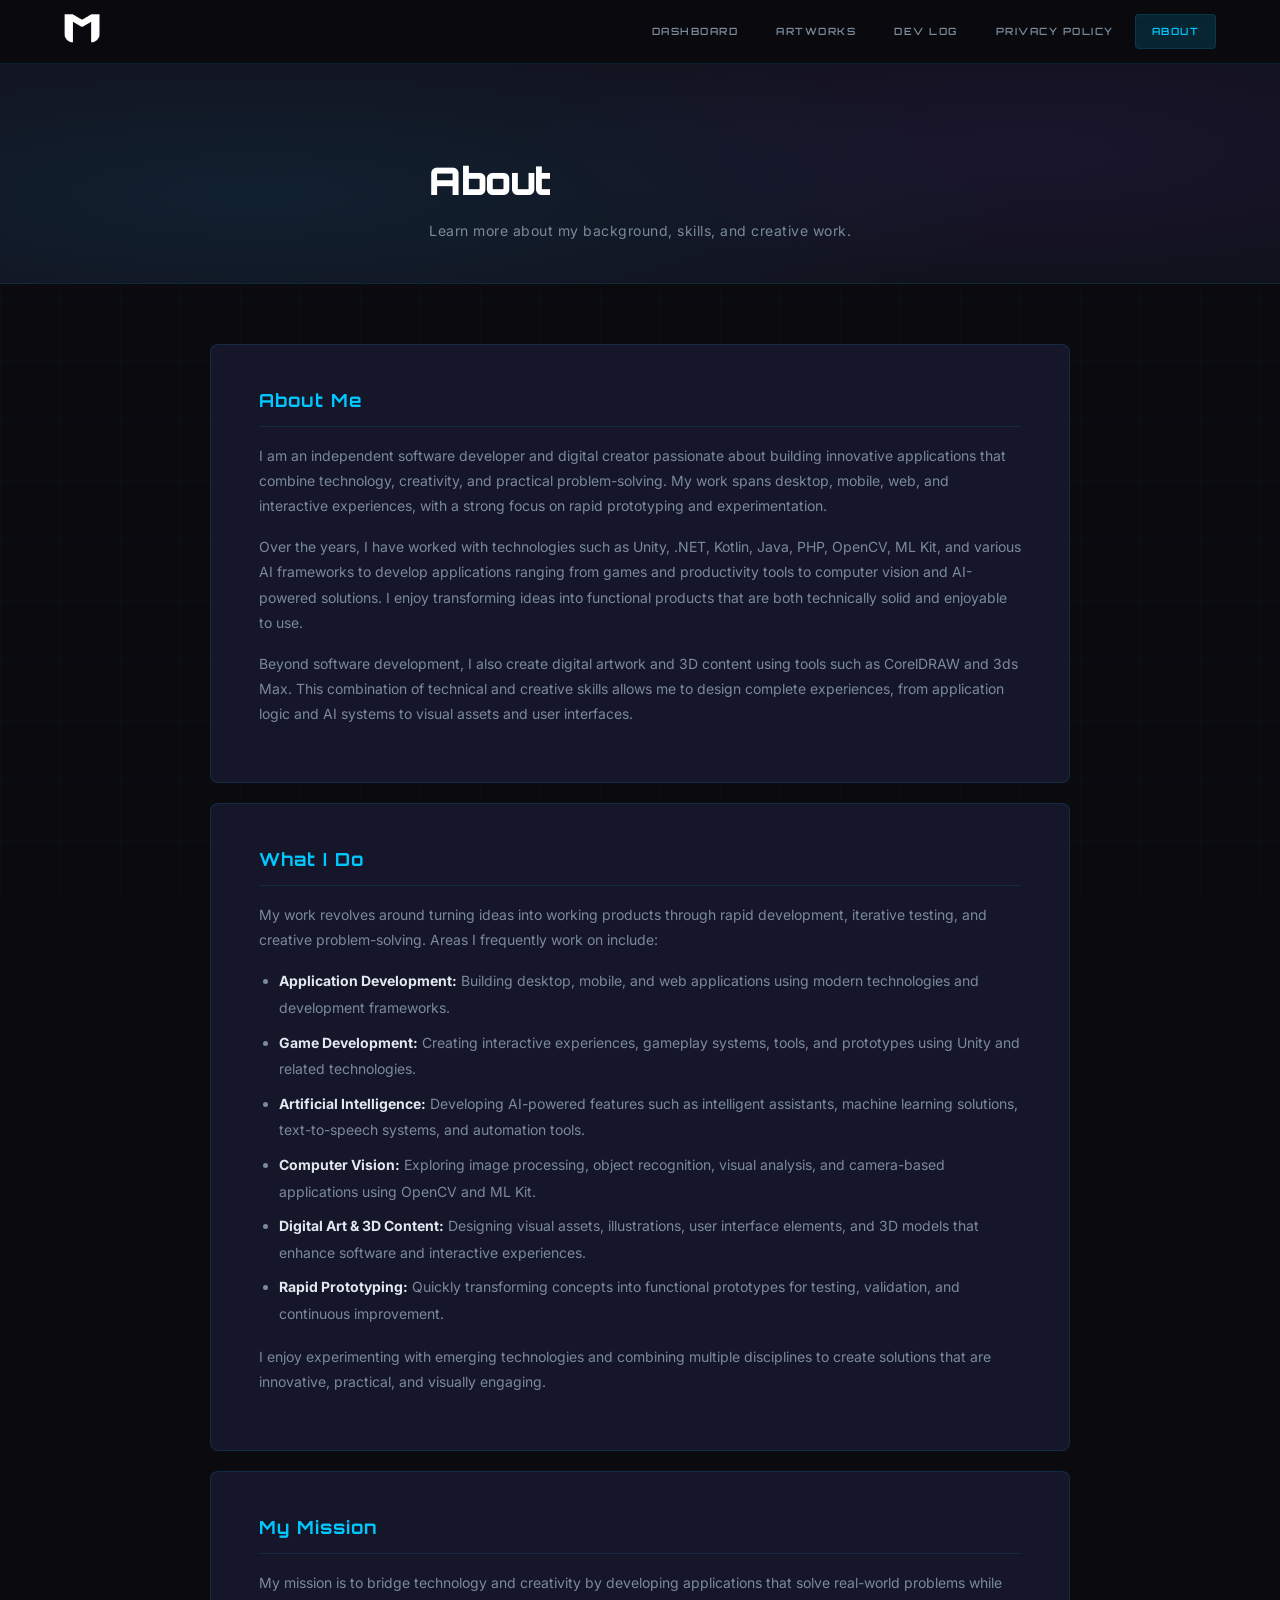
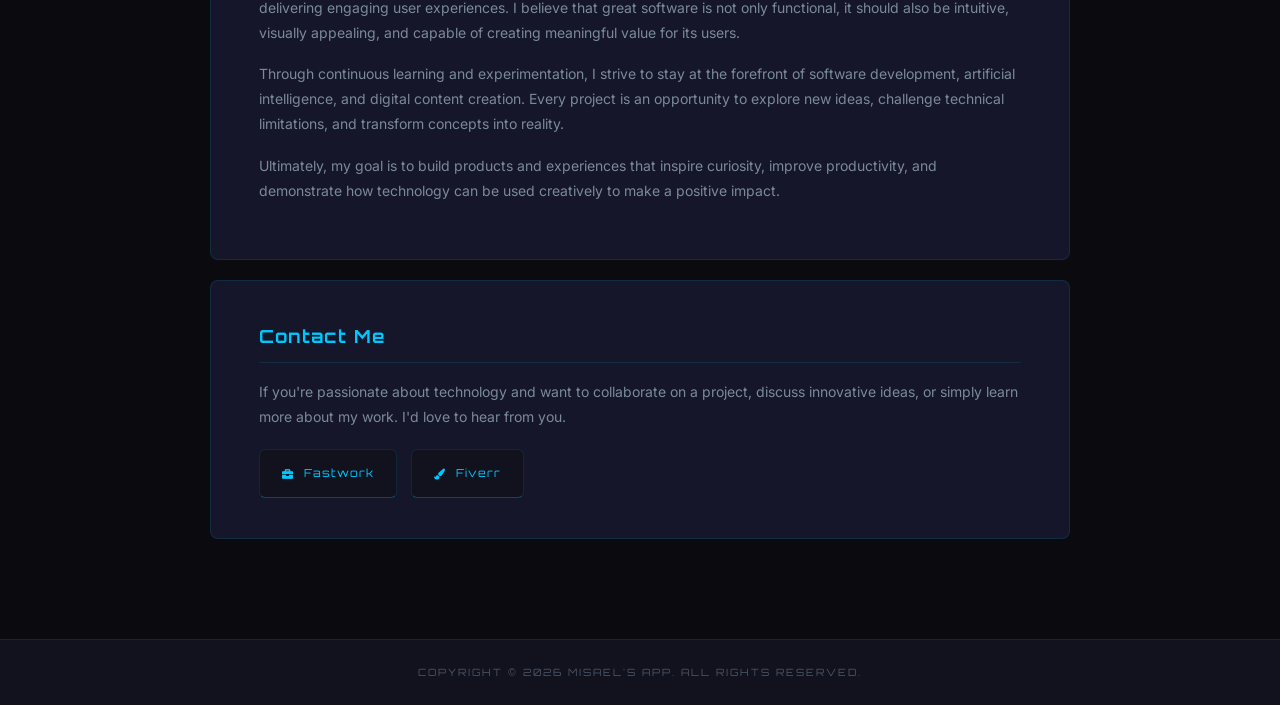
==== about.html @ faedca0a "update" ====
<!DOCTYPE html>
<html lang="en">

<head>
    <link href="img/icon.png" rel="shortcut icon" type="image/x-icon" />
    <meta content="About Misael" property="og:title" />
    <meta content="About Misael's Lab" property="og:description" />
    <meta content="Website" property="og:type" />
    <meta content="http://misaelsapp.github.io/about.html" property="og:url" />
    <meta content="https://misaelsapp.github.io/img/billboard.png" property="og:image" />
    <meta charset="UTF-8">
    <meta content="About Misael and his Lab" name="description">
    <meta content="misael" name="author">
    <meta content="width=device-width, initial-scale=1.0" name="viewport">
    <title>Misael's Lab</title>
    <link href="css/style.css" rel="stylesheet" type="text/css">
    <link href="https://use.fontawesome.com/releases/v5.15.1/css/all.css" rel="stylesheet">
</head>

<body>

    <!-- ===== NAVBAR ===== -->
    <header id="headerNav">
        <div class="container">
            <nav>
                <div class="logo">
                    <img alt="Misael's Lab"
                        onerror="this.style.display='none'; this.nextElementSibling.style.display='block'"
                        src="img/logo.png">
                    <span class="logo-text" style="display:none;">MISAEL</span>
                </div>
                <div id="navicon" onclick="toggleMenu()"></div>
                <ul class="nav-links" id="navLinks">
                    <li><a href="index.html">DASHBOARD</a></li>
                    <li><a href="artworks.html">ARTWORKS</a></li>
                    <li><a href="devlog.html">DEV LOG</a></li>
                    <li><a href="privacy.html">PRIVACY POLICY</a></li>
                    <li><a class="active" href="about.html">ABOUT</a></li>
                </ul>
            </nav>
        </div>
    </header>

    <!-- ===== PAGE HERO ===== -->
    <div class="inner-hero">
        <div class="inner-hero-bg"></div>
        <div class="container">
            <div class="inner-hero-title">About</div>
            <div class="inner-hero-desc">Learn more about my background, skills, and creative work.</div>
        </div>
    </div>

    <!-- ===== CONTENT ===== -->
    <section class="content-section">
        <div class="container">

            <div class="content-block">
                <h2>About Me</h2>

                <p>
                    I am an independent software developer and digital creator passionate about building innovative
                    applications that combine technology, creativity, and practical problem-solving. My work spans
                    desktop,
                    mobile, web, and interactive experiences, with a strong focus on rapid prototyping and
                    experimentation.
                </p>

                <p>
                    Over the years, I have worked with technologies such as Unity, .NET, Kotlin, Java, PHP, OpenCV, ML
                    Kit,
                    and various AI frameworks to develop applications ranging from games and productivity tools to
                    computer
                    vision and AI-powered solutions. I enjoy transforming ideas into functional products that are both
                    technically solid and enjoyable to use.
                </p>

                <p>
                    Beyond software development, I also create digital artwork and 3D content using tools such as
                    CorelDRAW
                    and 3ds Max. This combination of technical and creative skills allows me to design complete
                    experiences,
                    from application logic and AI systems to visual assets and user interfaces.
                </p>
            </div>

            <div class="content-block" style="margin-top:20px;">
                <h2>What I Do</h2>

                <p>
                    My work revolves around turning ideas into working products through rapid development, iterative
                    testing, and creative problem-solving. Areas I frequently work on include:
                </p>

                <ul>
                    <li>
                        <strong>Application Development:</strong>
                        Building desktop, mobile, and web applications using modern technologies and development
                        frameworks.
                    </li>

                    <li>
                        <strong>Game Development:</strong>
                        Creating interactive experiences, gameplay systems, tools, and prototypes using Unity and
                        related
                        technologies.
                    </li>

                    <li>
                        <strong>Artificial Intelligence:</strong>
                        Developing AI-powered features such as intelligent assistants, machine learning solutions,
                        text-to-speech systems, and automation tools.
                    </li>

                    <li>
                        <strong>Computer Vision:</strong>
                        Exploring image processing, object recognition, visual analysis, and camera-based applications
                        using
                        OpenCV and ML Kit.
                    </li>

                    <li>
                        <strong>Digital Art & 3D Content:</strong>
                        Designing visual assets, illustrations, user interface elements, and 3D models that enhance
                        software
                        and interactive experiences.
                    </li>

                    <li>
                        <strong>Rapid Prototyping:</strong>
                        Quickly transforming concepts into functional prototypes for testing, validation, and continuous
                        improvement.
                    </li>
                </ul>

                <p>
                    I enjoy experimenting with emerging technologies and combining multiple disciplines to create
                    solutions
                    that are innovative, practical, and visually engaging.
                </p>
            </div>

            <div class="content-block" style="margin-top:20px;">
                <h2>My Mission</h2>

                <p>
                    My mission is to bridge technology and creativity by developing applications that solve real-world
                    problems while delivering engaging user experiences. I believe that great software is not only
                    functional, it should also be intuitive, visually appealing, and capable of creating meaningful
                    value
                    for its users.
                </p>

                <p>
                    Through continuous learning and experimentation, I strive to stay at the forefront of software
                    development, artificial intelligence, and digital content creation. Every project is an opportunity
                    to
                    explore new ideas, challenge technical limitations, and transform concepts into reality.
                </p>

                <p>
                    Ultimately, my goal is to build products and experiences that inspire curiosity, improve
                    productivity,
                    and demonstrate how technology can be used creatively to make a positive impact.
                </p>
            </div>

            <div class="content-block" style="margin-top:20px;">
                <h2>Contact Me</h2>
                <p>If you're passionate about technology and want to collaborate on a project, discuss innovative ideas,
                    or
                    simply learn more about my work. I'd love to hear from you.</p>
                <div class="contact-links">
                    <a class="contact-card" href="https://fastwork.id/user/misael" target="_blank">
                        <i class="fas fa-briefcase"></i> Fastwork
                    </a>
                    <a class="contact-card" href="https://www.fiverr.com/misaeltechart" target="_blank">
                        <i class="fas fa-paint-brush"></i> Fiverr
                    </a>
                </div>
            </div>

        </div>
    </section>

    <footer>
        <p>Copyright &copy; <span id="curyear"></span> Misael's App. All Rights Reserved.</p>
    </footer>

    <script>
        document.getElementById('curyear').textContent = new Date().getFullYear();

        function toggleMenu() {
            document.getElementById('navLinks').classList.toggle('open');
        }

        window.addEventListener('scroll', () => {
            const nav = document.getElementById('headerNav');
            nav.style.background = window.scrollY > 60
                ? 'rgba(10, 10, 15, 0.95)'
                : 'rgba(10, 10, 15, 0.75)';
        });
    </script>

</body>

</html>
---- css/style.css ----
/* ===== MISAEL'S LAB — FUTURISTIC GAMING REDESIGN ===== */

@import url('https://fonts.googleapis.com/css2?family=Orbitron:wght@400;600;700;900&family=Inter:wght@300;400;500;600&display=swap');

/* ===== CSS VARIABLES ===== */
:root {
    --bg-deep: #0a0a0f;
    --bg-surface: #12121e;
    --bg-card: #16162a;
    --accent-blue: #00c8ff;
    --accent-purple: #7c3aed;
    --accent-glow: rgba(0, 200, 255, 0.15);
    --text-primary: #e2e8f0;
    --text-muted: #7a8a9a;
    --text-dim: #4a5568;
    --border: rgba(0, 200, 255, 0.12);
    --border-hover: rgba(0, 200, 255, 0.5);
    --font-display: 'Orbitron', sans-serif;
    --font-body: 'Inter', sans-serif;
    --transition: 0.3s cubic-bezier(0.4, 0, 0.2, 1);
}

/* ===== RESET & BASE ===== */
*,
*::before,
*::after {
    box-sizing: border-box;
    margin: 0;
    padding: 0;
}

html {
    scroll-behavior: smooth;
}

body {
    background-color: var(--bg-deep);
    color: var(--text-primary);
    font-family: var(--font-body);
    font-size: 15px;
    line-height: 1.7;
    overflow-x: hidden;
}

/* Grid background overlay */
body::before {
    content: '';
    position: fixed;
    inset: 0;
    background-image: linear-gradient(rgba(0, 200, 255, 0.03) 1px, transparent 1px),
        linear-gradient(90deg, rgba(0, 200, 255, 0.03) 1px, transparent 1px);
    background-size: 60px 60px;
    pointer-events: none;
    z-index: 0;
}

a {
    color: var(--accent-blue);
    text-decoration: none;
    transition: var(--transition);
}

a:hover {
    color: #fff;
}

h1,
h2,
h3 {
    font-family: var(--font-display);
}

/* ===== SCROLLBAR ===== */
::-webkit-scrollbar {
    width: 5px;
}

::-webkit-scrollbar-track {
    background: var(--bg-deep);
}

::-webkit-scrollbar-thumb {
    background: var(--accent-purple);
    border-radius: 4px;
}

/* ===== NAVBAR ===== */
#headerNav {
    position: fixed;
    top: 0;
    left: 0;
    right: 0;
    z-index: 1000;
    padding: 0 24px;
    height: 64px;
    display: flex;
    align-items: center;
    background: rgba(10, 10, 15, 0.75);
    backdrop-filter: blur(16px);
    -webkit-backdrop-filter: blur(16px);
    border-bottom: 1px solid var(--border);
    transition: var(--transition);
}

#headerNav .container {
    max-width: 1200px;
    width: 100%;
    margin: 0 auto;
    display: flex;
    align-items: center;
    justify-content: space-between;
}

.logo img {
    height: 36px;
    filter: brightness(0) invert(1);
}

.logo-text {
    font-family: var(--font-display);
    font-size: 16px;
    font-weight: 700;
    color: var(--accent-blue);
    letter-spacing: 2px;
    text-transform: uppercase;
}

nav {
    display: flex;
    align-items: center;
    justify-content: space-between;
    width: 100%;
}

.nav-links {
    list-style: none;
    display: flex;
    align-items: center;
    gap: 4px;
}

.nav-links li a {
    display: block;
    padding: 8px 16px;
    font-family: var(--font-display);
    font-size: 10px;
    font-weight: 600;
    letter-spacing: 1.5px;
    color: var(--text-muted);
    text-transform: uppercase;
    border-radius: 4px;
    transition: var(--transition);
    border: 1px solid transparent;
}

.nav-links li a:hover,
.nav-links li a.active {
    color: var(--accent-blue);
    border-color: var(--border);
    background: var(--accent-glow);
}

#navicon {
    display: none;
    cursor: pointer;
    font-size: 20px;
    color: var(--text-primary);
}

/* ===== CONTAINER ===== */
.container {
    max-width: 1200px;
    margin: 0 auto;
    padding: 0 24px;
    position: relative;
    z-index: 1;
}

/* ===== HERO SECTION ===== */
.hero {
    min-height: 100vh;
    display: flex;
    align-items: center;
    position: relative;
    padding: 100px 0 60px;
    overflow: hidden;
}

.hero-bg {
    position: absolute;
    inset: 0;
    background: radial-gradient(ellipse 70% 60% at 70% 50%, rgba(124, 58, 237, 0.12) 0%, transparent 70%),
        radial-gradient(ellipse 50% 50% at 20% 80%, rgba(0, 200, 255, 0.08) 0%, transparent 60%);
}

.hero-content {
    display: flex;
    align-items: center;
    justify-content: space-between;
    gap: 60px;
    width: 100%;
}

.hero-left {
    flex: 1;
    max-width: 600px;
}

.hero-eyebrow {
    display: inline-flex;
    align-items: center;
    gap: 10px;
    font-family: var(--font-display);
    font-size: 10px;
    letter-spacing: 3px;
    text-transform: uppercase;
    color: var(--accent-blue);
    margin-bottom: 24px;
}

.hero-eyebrow::before,
.hero-eyebrow::after {
    content: '';
    display: block;
    width: 40px;
    height: 2px;
    background: var(--accent-blue);
    box-shadow: 0 0 8px var(--accent-blue);
}

.hero-title {
    font-family: var(--font-display);
    font-size: clamp(36px, 5vw, 62px);
    font-weight: 900;
    line-height: 1.1;
    letter-spacing: -1px;
    margin-bottom: 8px;
    color: #fff;
}

.hero-title .glitch {
    position: relative;
    display: inline-block;
    color: var(--accent-blue);
    text-shadow: 0 0 30px rgba(0, 200, 255, 0.5);
    animation: glitch-skew 8s infinite linear alternate-reverse;
}

.hero-title .glitch::before,
.hero-title .glitch::after {
    content: attr(data-text);
    position: absolute;
    top: 0;
    left: 0;
    width: 100%;
    height: 100%;
}

.hero-title .glitch::before {
    color: #ff00aa;
    text-shadow: -2px 0 rgba(255, 0, 170, 0.5);
    clip-path: polygon(0 0, 100% 0, 100% 35%, 0 35%);
    animation: glitch-anim-1 6s infinite linear alternate-reverse;
}

.hero-title .glitch::after {
    color: #00c8ff;
    text-shadow: 2px 0 rgba(0, 200, 255, 0.5);
    clip-path: polygon(0 65%, 100% 65%, 100% 100%, 0 100%);
    animation: glitch-anim-2 5s infinite linear alternate-reverse;
}

@keyframes glitch-anim-1 {
    0% {
        transform: none;
        opacity: 0;
    }

    60% {
        transform: none;
        opacity: 0;
    }

    62% {
        transform: skew(-2deg) translateX(-2px);
        opacity: 0.6;
    }

    64% {
        transform: none;
        opacity: 0;
    }

    100% {
        transform: none;
        opacity: 0;
    }
}

@keyframes glitch-anim-2 {
    0% {
        transform: none;
        opacity: 0;
    }

    70% {
        transform: none;
        opacity: 0;
    }

    72% {
        transform: skew(2deg) translateX(3px);
        opacity: 0.5;
    }

    74% {
        transform: none;
        opacity: 0;
    }

    100% {
        transform: none;
        opacity: 0;
    }
}

@keyframes glitch-skew {
    0% {
        transform: skew(0deg);
    }

    98% {
        transform: skew(0deg);
    }

    98.5% {
        transform: skew(0.4deg);
    }

    99% {
        transform: skew(-0.3deg);
    }

    100% {
        transform: skew(0deg);
    }
}

.hero-subtitle {
    font-size: 16px;
    font-weight: 300;
    color: var(--text-muted);
    margin-bottom: 32px;
    max-width: 480px;
    line-height: 1.8;
}

.hero-badges {
    display: flex;
    flex-wrap: wrap;
    gap: 10px;
    margin-bottom: 40px;
}

.badge {
    display: inline-flex;
    align-items: center;
    gap: 6px;
    padding: 6px 14px;
    border-radius: 4px;
    border: 1px solid var(--border);
    font-size: 11px;
    font-family: var(--font-display);
    letter-spacing: 1px;
    color: var(--text-muted);
    background: rgba(255, 255, 255, 0.02);
    transition: var(--transition);
}

.badge .dot {
    width: 6px;
    height: 6px;
    border-radius: 50%;
    background: var(--accent-blue);
    box-shadow: 0 0 6px var(--accent-blue);
}

.hero-cta {
    display: flex;
    gap: 16px;
    flex-wrap: wrap;
}

.btn-primary {
    display: inline-flex;
    align-items: center;
    gap: 8px;
    padding: 14px 28px;
    background: var(--accent-blue);
    color: var(--bg-deep);
    font-family: var(--font-display);
    font-size: 11px;
    font-weight: 700;
    letter-spacing: 2px;
    text-transform: uppercase;
    border: none;
    border-radius: 4px;
    cursor: pointer;
    transition: var(--transition);
    box-shadow: 0 0 20px rgba(0, 200, 255, 0.3);
}

.btn-primary:hover {
    background: #33d4ff;
    box-shadow: 0 0 40px rgba(0, 200, 255, 0.5);
    transform: translateY(-2px);
    color: var(--bg-deep);
}

.btn-secondary {
    display: inline-flex;
    align-items: center;
    gap: 8px;
    padding: 13px 28px;
    background: transparent;
    color: var(--text-primary);
    font-family: var(--font-display);
    font-size: 11px;
    font-weight: 600;
    letter-spacing: 2px;
    text-transform: uppercase;
    border: 1px solid var(--border-hover);
    border-radius: 4px;
    cursor: pointer;
    transition: var(--transition);
}

.btn-secondary:hover {
    background: var(--accent-glow);
    border-color: var(--accent-blue);
    color: var(--accent-blue);
    transform: translateY(-2px);
}

.hero-right {
    flex: 0 0 360px;
    display: flex;
    justify-content: center;
    align-items: center;
}

.hero-mascot-wrapper {
    position: relative;
    width: 280px;
    height: 280px;
}

.hero-mascot-wrapper img {
    width: 100%;
    height: 100%;
    object-fit: contain;
    position: relative;
    z-index: 1;
    filter: drop-shadow(0 0 30px rgba(0, 200, 255, 0.3));
    animation: float 6s ease-in-out infinite;
}

.hero-ring {
    position: absolute;
    inset: -20px;
    border-radius: 50%;
    border: 1px solid rgba(0, 200, 255, 0.2);
    animation: ring-pulse 4s ease-in-out infinite;
}

.hero-ring-2 {
    position: absolute;
    inset: -50px;
    border-radius: 50%;
    border: 1px solid rgba(124, 58, 237, 0.15);
    animation: ring-pulse 4s ease-in-out infinite 1s;
}

@keyframes float {

    0%,
    100% {
        transform: translateY(0px);
    }

    50% {
        transform: translateY(-16px);
    }
}

@keyframes ring-pulse {

    0%,
    100% {
        transform: scale(1);
        opacity: 0.6;
    }

    50% {
        transform: scale(1.05);
        opacity: 1;
    }
}

/* ===== SECTION HEADERS ===== */
.section-header {
    text-align: center;
    margin-bottom: 60px;
}

.section-eyebrow {
    display: inline-flex;
    align-items: center;
    gap: 10px;
    font-family: var(--font-display);
    font-size: 10px;
    letter-spacing: 3px;
    text-transform: uppercase;
    color: var(--accent-blue);
    margin-bottom: 16px;
}

.section-eyebrow::before,
.section-eyebrow::after {
    content: '';
    display: block;
    width: 40px;
    height: 1px;
    background: linear-gradient(90deg, transparent, var(--accent-blue));
}

.section-eyebrow::after {
    background: linear-gradient(90deg, var(--accent-blue), transparent);
}

.section-title {
    font-size: clamp(28px, 4vw, 42px);
    font-weight: 700;
    letter-spacing: -0.5px;
    color: #fff;
}

.section-title span {
    color: var(--accent-blue);
}

/* ===== PORTFOLIO SECTION ===== */
.portfolio-section {
    padding: 100px 0;
    position: relative;
}

.portfolio-grid {
    display: grid;
    grid-template-columns: repeat(auto-fill, minmax(320px, 1fr));
    gap: 20px;
}

.portfolio-card {
    position: relative;
    background: var(--bg-card);
    border: 1px solid var(--border);
    border-radius: 8px;
    overflow: hidden;
    cursor: pointer;
    transition: var(--transition);
    group: true;
}

.portfolio-card:hover {
    border-color: var(--border-hover);
    transform: translateY(-4px);
    box-shadow: 0 12px 40px rgba(0, 200, 255, 0.1), 0 0 0 1px rgba(0, 200, 255, 0.15);
}

.card-thumb {
    position: relative;
    height: 200px;
    overflow: hidden;
    background: var(--bg-surface);
}

.card-thumb img {
    width: 100%;
    height: 100%;
    object-fit: cover;
    transition: transform 0.6s cubic-bezier(0.4, 0, 0.2, 1);
    filter: brightness(0.85) saturate(0.9);
}

.portfolio-card:hover .card-thumb img {
    transform: scale(1.06);
    filter: brightness(1) saturate(1.1);
}

.card-thumb-overlay {
    position: absolute;
    inset: 0;
    background: linear-gradient(to top, rgba(10, 10, 15, 0.9) 0%, transparent 60%);
}

.card-status {
    position: absolute;
    top: 12px;
    right: 12px;
    padding: 4px 10px;
    border-radius: 3px;
    font-size: 9px;
    font-family: var(--font-display);
    letter-spacing: 1.5px;
    font-weight: 700;
    text-transform: uppercase;
}

.status-discontinued {
    background: rgba(255, 50, 50, 0.15);
    border: 1px solid rgba(255, 50, 50, 0.4);
    color: #ff5555;
}

.status-live {
    background: rgba(0, 200, 100, 0.12);
    border: 1px solid rgba(0, 200, 100, 0.35);
    color: #00c864;
}

.card-body {
    padding: 20px 22px 22px;
}

.card-category {
    font-size: 10px;
    font-family: var(--font-display);
    letter-spacing: 2px;
    text-transform: uppercase;
    color: var(--accent-purple);
    margin-bottom: 8px;
}

.card-title {
    font-family: var(--font-display);
    font-size: 15px;
    font-weight: 700;
    color: #fff;
    margin-bottom: 10px;
    letter-spacing: 0.5px;
}

.card-desc {
    font-size: 13px;
    color: var(--text-muted);
    line-height: 1.6;
    margin-bottom: 18px;
}

.card-links {
    display: flex;
    gap: 8px;
    flex-wrap: wrap;
}

.card-link {
    display: inline-flex;
    align-items: center;
    gap: 5px;
    padding: 7px 14px;
    border: 1px solid var(--border);
    border-radius: 4px;
    font-size: 10px;
    font-family: var(--font-display);
    letter-spacing: 1px;
    color: var(--text-muted);
    background: transparent;
    cursor: pointer;
    transition: var(--transition);
    text-decoration: none;
}

.card-link:hover {
    border-color: var(--accent-blue);
    color: var(--accent-blue);
    background: var(--accent-glow);
}

/* ===== TECH STACK SECTION ===== */
.techstack-section {
    padding: 100px 0;
    background: var(--bg-surface);
    border-top: 1px solid var(--border);
    border-bottom: 1px solid var(--border);
    position: relative;
}

.tech-group-label {
    font-family: var(--font-display);
    font-size: 10px;
    letter-spacing: 3px;
    text-transform: uppercase;
    color: var(--text-dim);
    text-align: center;
    margin-bottom: 28px;
    position: relative;
}

.tech-group-label::after {
    content: '';
    position: absolute;
    bottom: -10px;
    left: 50%;
    transform: translateX(-50%);
    width: 40px;
    height: 1px;
    background: var(--border);
}

.tech-logos {
    display: flex;
    flex-wrap: wrap;
    justify-content: center;
    align-items: center;
    gap: 12px;
    margin-bottom: 48px;
}

.tech-chip {
    display: flex;
    align-items: center;
    gap: 8px;
    padding: 10px 18px;
    border: 1px solid var(--border);
    border-radius: 6px;
    background: var(--bg-card);
    transition: var(--transition);
}

.tech-chip:hover {
    border-color: var(--border-hover);
    background: var(--accent-glow);
    transform: translateY(-3px);
}

.tech-chip img {
    width: 22px;
    height: 22px;
    object-fit: contain;
    filter: brightness(0.85);
    transition: var(--transition);
}

.tech-chip:hover img {
    filter: brightness(1.1);
}

.tech-chip span {
    font-family: var(--font-display);
    font-size: 10px;
    letter-spacing: 1px;
    color: var(--text-muted);
    white-space: nowrap;
}

.platform-chips .tech-chip span {
    color: var(--text-primary);
}

/* ===== FOUNDER QUOTE ===== */
.quote-section {
    padding: 100px 0;
    position: relative;
}

.quote-card {
    display: flex;
    align-items: center;
    gap: 48px;
    background: var(--bg-card);
    border: 1px solid var(--border);
    border-radius: 12px;
    padding: 52px 60px;
    position: relative;
    overflow: hidden;
}

.quote-card::before {
    content: '';
    position: absolute;
    top: 0;
    left: 0;
    width: 4px;
    height: 100%;
    background: linear-gradient(to bottom, var(--accent-blue), var(--accent-purple));
}

/* Avatar container */
.quote-avatar {
    flex: 0 0 140px;
    width: 140px;
    height: 140px;
    position: relative;
}

/* Glowing ring behind the photo */
.quote-avatar::before {
    content: '';
    position: absolute;
    inset: -4px;
    border-radius: 50%;
    background: conic-gradient(var(--accent-blue), var(--accent-purple), var(--accent-blue));
    z-index: 0;
    opacity: 0.7;
    animation: avatar-spin 8s linear infinite;
}

/* White separator between ring and photo */
.quote-avatar::after {
    content: '';
    position: absolute;
    inset: 2px;
    border-radius: 50%;
    background: var(--bg-card);
    z-index: 1;
}

@keyframes avatar-spin {
    from {
        transform: rotate(0deg);
    }

    to {
        transform: rotate(360deg);
    }
}

.quote-avatar img {
    position: absolute;
    inset: 6px;
    width: calc(100% - 12px);
    height: calc(100% - 12px);
    border-radius: 50%;
    object-fit: cover;
    object-position: center top;
    z-index: 2;
    display: block;
}

.quote-avatar-placeholder {
    position: absolute;
    inset: 6px;
    border-radius: 50%;
    display: flex;
    align-items: center;
    justify-content: center;
    font-family: var(--font-display);
    font-size: 36px;
    font-weight: 900;
    color: var(--accent-blue);
    background: radial-gradient(circle at center, rgba(0, 200, 255, 0.1), transparent);
    z-index: 2;
}

.quote-body {
    flex: 1;
}

.quote-mark {
    font-family: var(--font-display);
    font-size: 60px;
    line-height: 0.8;
    color: var(--accent-blue);
    opacity: 0.4;
    margin-bottom: 16px;
    display: block;
}

.quote-text {
    font-size: 17px;
    font-style: italic;
    color: var(--text-primary);
    line-height: 1.8;
    margin-bottom: 24px;
    font-weight: 300;
}

.quote-author {
    font-family: var(--font-display);
    font-size: 12px;
    font-weight: 700;
    letter-spacing: 2px;
    color: var(--accent-blue);
}

.quote-role {
    font-size: 12px;
    color: var(--text-muted);
    letter-spacing: 1px;
}

/* ===== INNER PAGE HERO (billboard2) ===== */
.inner-hero {
    height: 220px;
    display: flex;
    align-items: flex-end;
    padding-bottom: 40px;
    margin-top: 64px;
    position: relative;
    overflow: hidden;
    background: var(--bg-surface);
    border-bottom: 1px solid var(--border);
}

.inner-hero-bg {
    position: absolute;
    inset: 0;
    background: radial-gradient(ellipse 60% 80% at 20% 60%, rgba(0, 200, 255, 0.08), transparent),
        radial-gradient(ellipse 40% 60% at 80% 40%, rgba(124, 58, 237, 0.07), transparent);
}

.inner-hero-title {
    font-family: var(--font-display);
    font-size: clamp(24px, 4vw, 38px);
    font-weight: 900;
    color: #fff;
    letter-spacing: -0.5px;
    margin-bottom: 6px;
}

.inner-hero-desc {
    font-size: 14px;
    color: var(--text-muted);
    letter-spacing: 0.5px;
}

/* ===== CONTENT SECTIONS (About, Privacy) ===== */
.content-section {
    padding: 60px 0 100px;
}

.content-block {
    background: var(--bg-card);
    border: 1px solid var(--border);
    border-radius: 8px;
    padding: 40px 48px;
    max-width: 860px;
    margin: 0 auto;
}

.content-block h2 {
    font-size: 18px;
    font-weight: 700;
    letter-spacing: 1px;
    color: var(--accent-blue);
    margin-bottom: 16px;
    padding-bottom: 10px;
    border-bottom: 1px solid var(--border);
}

.content-block h3 {
    font-size: 14px;
    font-weight: 600;
    letter-spacing: 1.5px;
    color: var(--accent-blue);
    margin-bottom: 12px;
    margin-top: 28px;
}

.content-block p {
    color: var(--text-muted);
    margin-bottom: 16px;
    line-height: 1.8;
    font-size: 14px;
}

.content-block ul,
.content-block ol {
    color: var(--text-muted);
    margin: 0 0 16px 20px;
    line-height: 1.9;
    font-size: 14px;
}

.content-block li {
    margin-bottom: 8px;
}

.content-block strong {
    color: var(--text-primary);
}

.content-block a {
    color: var(--accent-blue);
    border-bottom: 1px solid rgba(0, 200, 255, 0.3);
    transition: var(--transition);
}

.content-block a:hover {
    border-color: var(--accent-blue);
}

.content-block+.content-block {
    margin-top: 20px;
}

.contact-links {
    display: flex;
    gap: 14px;
    flex-wrap: wrap;
    margin-top: 20px;
}

.contact-card {
    display: flex;
    align-items: center;
    gap: 10px;
    padding: 14px 22px;
    border: 1px solid var(--border);
    border-radius: 6px;
    background: var(--bg-surface);
    color: var(--text-muted);
    font-family: var(--font-display);
    font-size: 11px;
    letter-spacing: 1px;
    transition: var(--transition);
    text-decoration: none;
}

.contact-card:hover {
    border-color: var(--border-hover);
    color: var(--accent-blue);
    background: var(--accent-glow);
    transform: translateY(-2px);
}

/* ===== FOOTER ===== */
footer {
    background: var(--bg-surface);
    border-top: 1px solid var(--border);
    padding: 24px;
    text-align: center;
    font-family: var(--font-display);
    font-size: 10px;
    letter-spacing: 2px;
    color: var(--text-dim);
    text-transform: uppercase;
}

/* ===== WHATSAPP FLOAT ===== */
.whatsapp-button,
.facebook-button {
    position: fixed;
    bottom: 28px;
    width: 52px;
    height: 52px;
    border-radius: 50%;
    transition: var(--transition);
    z-index: 900;
    display: flex;
    align-items: center;
    justify-content: center;
}

.whatsapp-button {
    right: 90px;
    border: 1px solid rgba(37, 211, 102, 0.4);
    box-shadow: 0 0 20px rgba(37, 211, 102, 0.2);
}

.facebook-button {
    right: 28px;
    border: 1px solid rgba(24, 119, 242, 0.4);
    box-shadow: 0 0 20px rgba(24, 119, 242, 0.2);
}

.whatsapp-button:hover {
    transform: scale(1.1);
    box-shadow: 0 0 30px rgba(37, 211, 102, 0.4);
}

.facebook-button:hover {
    transform: scale(1.1);
    box-shadow: 0 0 30px rgba(24, 119, 242, 0.4);
}

/* ===== MOBILE MENU ===== */
@media (max-width: 768px) {
    #navicon {
        display: block;
        padding: 10px;
        color: var(--text-muted);
    }

    #navicon::before {
        content: '☰';
        font-size: 18px;
    }

    .nav-links {
        display: none;
        flex-direction: column;
        position: fixed;
        top: 64px;
        left: 0;
        right: 0;
        background: rgba(10, 10, 15, 0.97);
        border-bottom: 1px solid var(--border);
        padding: 16px;
        gap: 4px;
        align-items: stretch;
    }

    .nav-links.open {
        display: flex;
    }

    .nav-links li a {
        padding: 14px 16px;
    }

    .hero-content {
        flex-direction: column;
        text-align: center;
    }

    .hero-badges {
        justify-content: center;
    }

    .hero-cta {
        justify-content: center;
    }

    .hero-right {
        display: none;
    }

    .portfolio-grid {
        grid-template-columns: 1fr;
    }

    .quote-card {
        flex-direction: column;
        padding: 40px 28px;
        text-align: center;
        gap: 32px;
        align-items: center;
    }

    .quote-avatar {
        flex: 0 0 120px;
        width: 120px;
        height: 120px;
    }

    .content-block {
        padding: 28px 24px;
    }
}

/* ===== ANIMATIONS ===== */
@keyframes fadeInUp {
    from {
        opacity: 0;
        transform: translateY(24px);
    }

    to {
        opacity: 1;
        transform: translateY(0);
    }
}

.fade-up {
    opacity: 0;
    animation: fadeInUp 0.6s ease forwards;
}

.fade-up-1 {
    animation-delay: 0.1s;
}

.fade-up-2 {
    animation-delay: 0.25s;
}

.fade-up-3 {
    animation-delay: 0.4s;
}

.fade-up-4 {
    animation-delay: 0.55s;
}

/* ===== ARTWORK GALLERY ===== */
.artwork-grid {
    display: grid;
    grid-template-columns: repeat(auto-fill, minmax(300px, 1fr));
    gap: 20px;
    margin-top: 30px;
}

.artwork-card {
    position: relative;
    overflow: hidden;
    border-radius: 8px;
    border: 1px solid var(--border);
    background: var(--bg-card);
    transition: var(--transition);
    cursor: pointer;
}

.artwork-card:hover {
    transform: translateY(-4px);
    border-color: var(--border-hover);
}

.artwork-card img {
    width: 100%;
    height: 340px;
    object-fit: cover;
    display: block;
    transition: 0.4s;
}

.artwork-card:hover img {
    transform: scale(1.05);
}

.artwork-overlay {
    position: absolute;
    left: 0;
    right: 0;
    bottom: 0;
    padding: 18px;
    background: linear-gradient(to top, rgba(0, 0, 0, .95), transparent);
}

.artwork-overlay h3 {
    color: #fff;
    margin-bottom: 4px;
    font-size: 14px;
}

.artwork-overlay span {
    color: var(--accent-blue);
    font-size: 12px;
}

.lightbox {
    position: fixed;
    inset: 0;
    background: rgba(0, 0, 0, .95);
    display: none;
    justify-content: center;
    align-items: center;
    z-index: 9999;
    padding: 20px;
}

.lightbox img {
    max-width: 95%;
    max-height: 95%;
    border-radius: 8px;
}


/* ===== DEVLOG PAGE ===== */
.status-discontinued-dev {
    background: rgba(239, 68, 68, 0.1);
    border: 1px solid rgba(239, 68, 68, 0.35);
    color: #ef4444;
}

.status-discontinued-dev::before {
    background: #ef4444;
    box-shadow: 0 0 6px #ef4444;
}

.devlog-grid {
    display: flex;
    flex-direction: column;
    gap: 48px;
    margin-top: 40px;
}

.devlog-entry {
    display: grid;
    grid-template-columns: 1fr 380px;
    gap: 0;
    background: var(--bg-card);
    border: 1px solid var(--border);
    border-radius: 10px;
    overflow: hidden;
    transition: border-color 0.3s ease, box-shadow 0.3s ease;
}

.devlog-entry:hover {
    border-color: var(--border-hover);
    box-shadow: 0 8px 40px rgba(0, 200, 255, 0.07);
}

/* Alternate layout: screenshot on left for even entries */
.devlog-entry:nth-child(even) {
    grid-template-columns: 380px 1fr;
}

.devlog-entry:nth-child(even) .devlog-info {
    order: 2;
    border-left: 1px solid var(--border);
    border-right: none;
}

.devlog-entry:nth-child(even) .devlog-screenshots {
    order: 1;
}

/* Info panel */
.devlog-info {
    padding: 36px 40px;
    display: flex;
    flex-direction: column;
    justify-content: center;
    border-right: 1px solid var(--border);
    position: relative;
}

.devlog-index {
    font-family: var(--font-display);
    font-size: 10px;
    letter-spacing: 3px;
    color: var(--text-dim);
    margin-bottom: 16px;
    text-transform: uppercase;
}

.devlog-title {
    font-family: var(--font-display);
    font-size: 20px;
    font-weight: 700;
    color: #fff;
    letter-spacing: 0.5px;
    margin-bottom: 12px;
}

.devlog-status {
    display: inline-flex;
    align-items: center;
    gap: 7px;
    padding: 5px 12px;
    border-radius: 4px;
    font-family: var(--font-display);
    font-size: 9px;
    font-weight: 700;
    letter-spacing: 1.5px;
    text-transform: uppercase;
    width: fit-content;
    margin-bottom: 20px;
}

.devlog-status::before {
    content: '';
    width: 6px;
    height: 6px;
    border-radius: 50%;
    flex-shrink: 0;
}

.status-planning {
    background: rgba(124, 58, 237, 0.12);
    border: 1px solid rgba(124, 58, 237, 0.35);
    color: #a78bfa;
}

.status-planning::before {
    background: #a78bfa;
    box-shadow: 0 0 6px #a78bfa;
}

.status-in-development {
    background: rgba(0, 200, 255, 0.1);
    border: 1px solid rgba(0, 200, 255, 0.35);
    color: var(--accent-blue);
}

.status-in-development::before {
    background: var(--accent-blue);
    box-shadow: 0 0 6px var(--accent-blue);
    animation: blink 1.5s ease-in-out infinite;
}

.status-testing {
    background: rgba(255, 180, 0, 0.1);
    border: 1px solid rgba(255, 180, 0, 0.35);
    color: #fbbf24;
}

.status-testing::before {
    background: #fbbf24;
    box-shadow: 0 0 6px #fbbf24;
}

.status-nearly-done {
    background: rgba(0, 200, 100, 0.1);
    border: 1px solid rgba(0, 200, 100, 0.35);
    color: #34d399;
}

.status-nearly-done::before {
    background: #34d399;
    box-shadow: 0 0 6px #34d399;
    animation: blink 1s ease-in-out infinite;
}
.status-public {
    background: rgba(0, 200, 100, 0.1);
    border: 1px solid rgba(0, 200, 100, 0.35);
    color: #34d399;
}

.status-public::before {
    background: #34d399;
    box-shadow: 0 0 6px #34d399;
    animation: blink 1s ease-in-out infinite;
}

@keyframes blink {

    0%,
    100% {
        opacity: 1;
    }

    50% {
        opacity: 0.3;
    }
}

.devlog-desc {
    font-size: 14px;
    color: var(--text-muted);
    line-height: 1.8;
}

/* Screenshot panel */
.devlog-screenshots {
    position: relative;
    background: var(--bg-surface);
    min-height: 260px;
    overflow: hidden;
    cursor: pointer;
}

.devlog-screenshots img {
    width: 100%;
    height: 100%;
    object-fit: cover;
    display: block;
    transition: transform 0.5s cubic-bezier(0.4, 0, 0.2, 1), filter 0.3s ease;
    filter: brightness(0.9) saturate(0.85);
}

.devlog-entry:hover .devlog-screenshots img {
    transform: scale(1.04);
    filter: brightness(1) saturate(1);
}

/* Screenshot count badge */
.devlog-screenshots-count {
    position: absolute;
    bottom: 12px;
    right: 12px;
    background: rgba(10, 10, 15, 0.75);
    backdrop-filter: blur(8px);
    border: 1px solid var(--border);
    border-radius: 4px;
    padding: 4px 10px;
    font-family: var(--font-display);
    font-size: 9px;
    letter-spacing: 1.5px;
    color: var(--text-muted);
}

/* Thumbnail strip for multiple screenshots */
.devlog-thumb-strip {
    position: absolute;
    bottom: 0;
    left: 0;
    right: 0;
    display: flex;
    gap: 3px;
    padding: 8px;
    background: linear-gradient(to top, rgba(10, 10, 15, 0.9), transparent);
    opacity: 0;
    transition: opacity 0.3s ease;
}

.devlog-entry:hover .devlog-thumb-strip {
    opacity: 1;
}

.devlog-thumb {
    width: 44px;
    height: 30px;
    object-fit: cover;
    border-radius: 3px;
    border: 1px solid rgba(255, 255, 255, 0.15);
    cursor: pointer;
    transition: border-color 0.2s ease;
    flex-shrink: 0;
}

.devlog-thumb:hover,
.devlog-thumb.active {
    border-color: var(--accent-blue);
}

/* Lightbox */
.devlog-lightbox {
    position: fixed;
    inset: 0;
    background: rgba(0, 0, 0, 0.95);
    display: none;
    justify-content: center;
    align-items: center;
    z-index: 9999;
    padding: 20px;
    cursor: zoom-out;
}

.devlog-lightbox img {
    max-width: 90vw;
    max-height: 90vh;
    border-radius: 6px;
    box-shadow: 0 0 60px rgba(0, 200, 255, 0.1);
}

/* Empty state */
.devlog-empty {
    text-align: center;
    padding: 80px 40px;
    color: var(--text-dim);
    font-family: var(--font-display);
    font-size: 11px;
    letter-spacing: 2px;
    text-transform: uppercase;
    border: 1px dashed var(--border);
    border-radius: 10px;
}


/* Carousel Controls */
.carousel-btn {
    position: absolute;
    top: 50%;
    transform: translateY(-50%);
    width: 42px;
    height: 42px;
    border: none;
    border-radius: 50%;
    background: rgba(10, 10, 15, .75);
    color: #fff;
    cursor: pointer;
    z-index: 5;
    backdrop-filter: blur(6px);
}

.carousel-prev {
    left: 12px;
}

.carousel-next {
    right: 12px;
}

.carousel-dots {
    position: absolute;
    bottom: 12px;
    left: 50%;
    transform: translateX(-50%);
    display: flex;
    gap: 6px;
    z-index: 5;
}

.carousel-dot {
    width: 8px;
    height: 8px;
    border-radius: 50%;
    background: rgba(255, 255, 255, .35);
    cursor: pointer;
}

.carousel-dot.active {
    background: var(--accent-blue);
}


/* Mobile */
@media (max-width: 768px) {

    .devlog-entry,
    .devlog-entry:nth-child(even) {
        grid-template-columns: 1fr;
    }

    .devlog-entry:nth-child(even) .devlog-info {
        order: 2;
        border-left: none;
        border-top: 1px solid var(--border);
    }

    .devlog-entry:nth-child(even) .devlog-screenshots {
        order: 1;
    }

    .devlog-info {
        border-right: none;
        border-top: 1px solid var(--border);
        padding: 28px 24px;
    }

    .devlog-screenshots {
        min-height: 200px;
    }
}
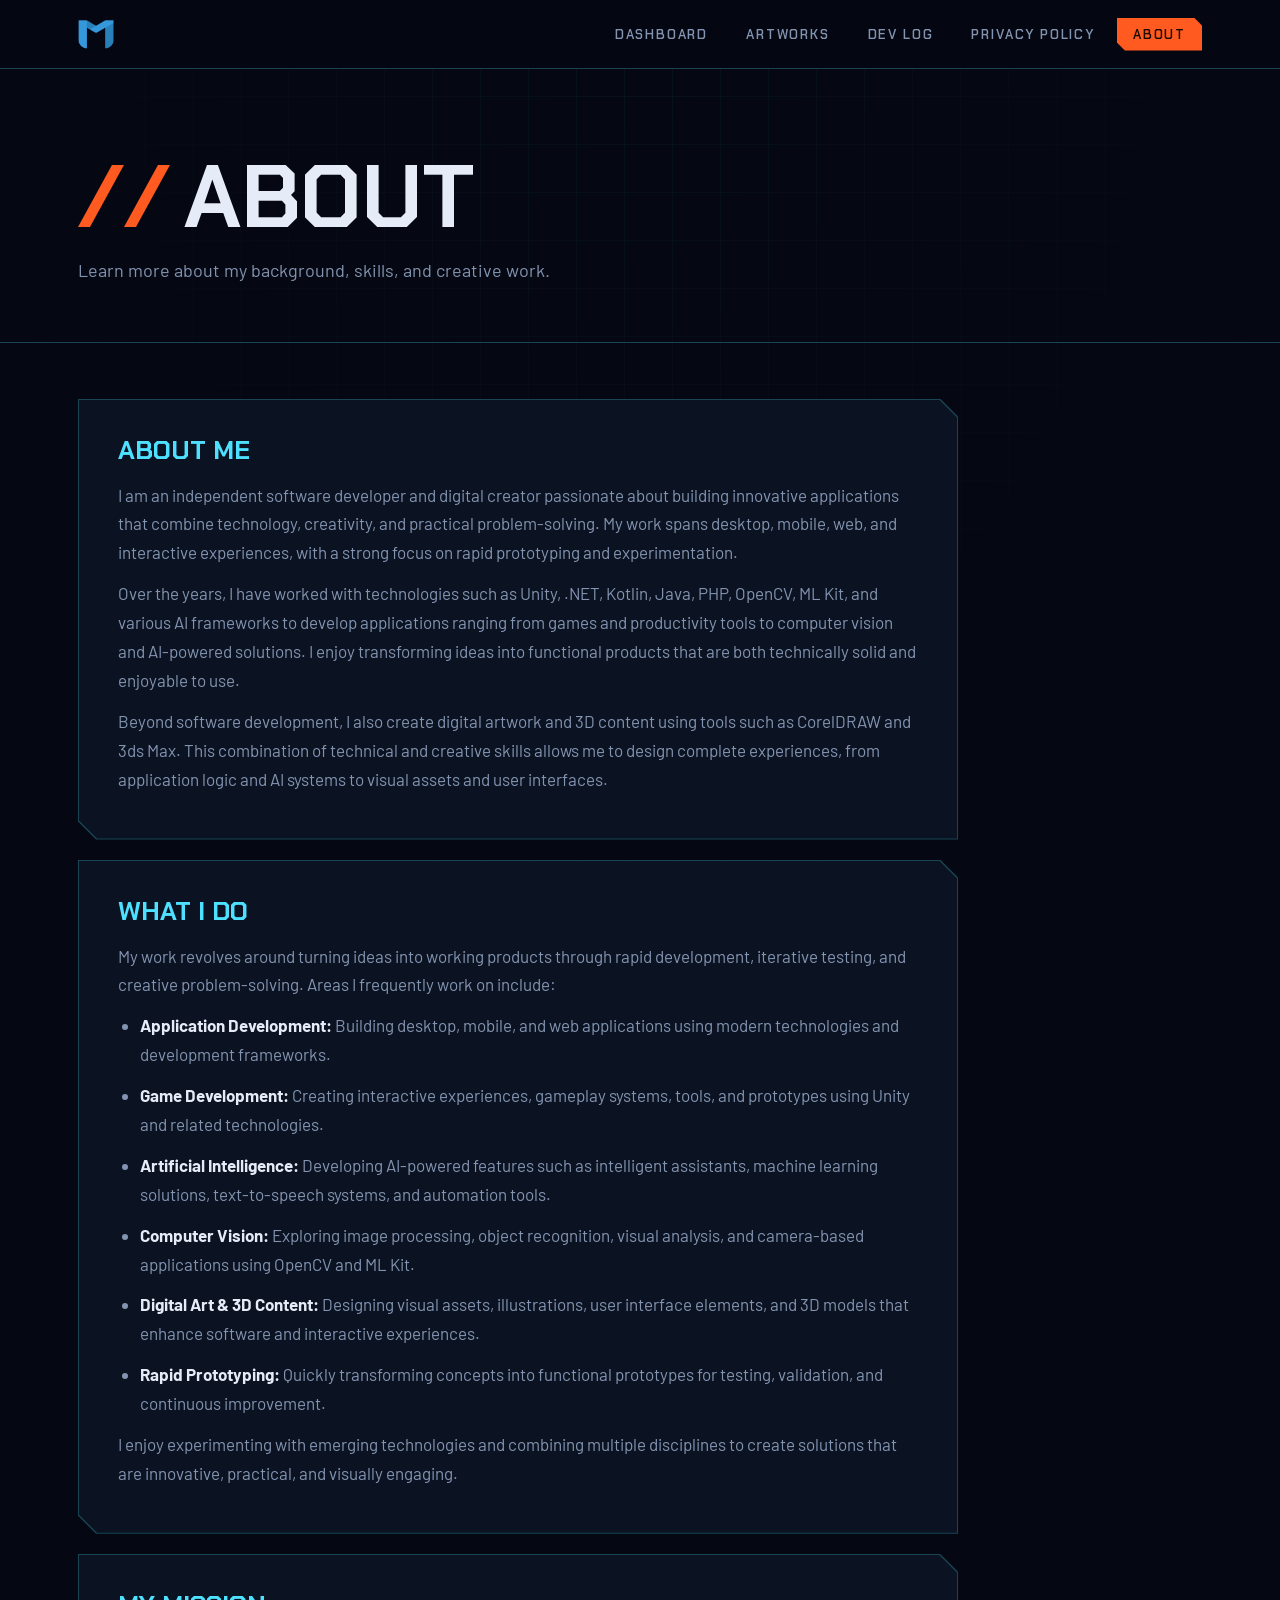
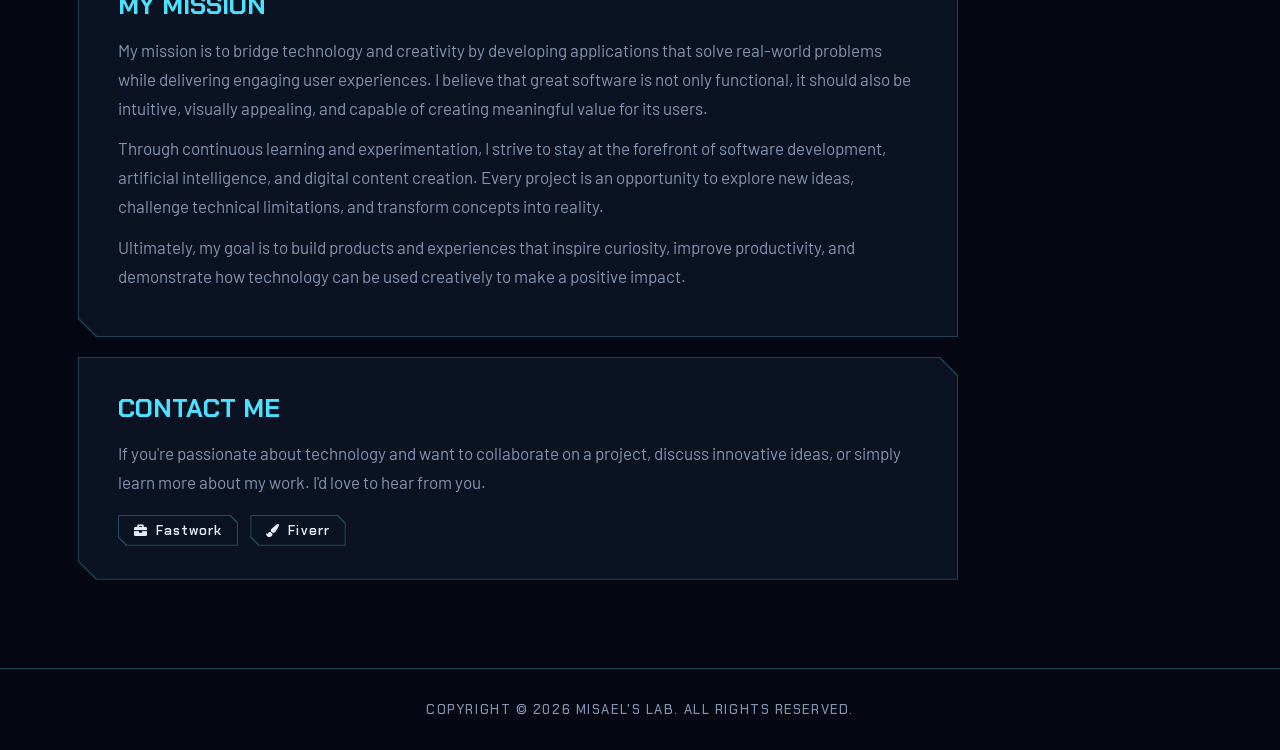
==== commit c33ef372: "update" ====
--- a/about.html
+++ b/about.html
@@ -183,7 +183,7 @@
     </section>
 
     <footer>
-        <p>Copyright &copy; <span id="curyear"></span> Misael's App. All Rights Reserved.</p>
+        <p>Copyright &copy; <span id="curyear"></span> Misael's Lab. All Rights Reserved.</p>
     </footer>
 
     <script>
--- a/css/style.css
+++ b/css/style.css
@@ -1,1627 +1,1019 @@
-/* ===== MISAEL'S LAB — FUTURISTIC GAMING REDESIGN ===== */
-
-@import url('https://fonts.googleapis.com/css2?family=Orbitron:wght@400;600;700;900&family=Inter:wght@300;400;500;600&display=swap');
-
-/* ===== CSS VARIABLES ===== */
+@import url('https://fonts.googleapis.com/css2?family=Chakra+Petch:wght@500;600;700&family=Barlow:wght@400;500;600&display=swap');
+
 :root {
-    --bg-deep: #0a0a0f;
-    --bg-surface: #12121e;
-    --bg-card: #16162a;
-    --accent-blue: #00c8ff;
-    --accent-purple: #7c3aed;
-    --accent-glow: rgba(0, 200, 255, 0.15);
-    --text-primary: #e2e8f0;
-    --text-muted: #7a8a9a;
-    --text-dim: #4a5568;
-    --border: rgba(0, 200, 255, 0.12);
-    --border-hover: rgba(0, 200, 255, 0.5);
-    --font-display: 'Orbitron', sans-serif;
-    --font-body: 'Inter', sans-serif;
-    --transition: 0.3s cubic-bezier(0.4, 0, 0.2, 1);
-}
-
-/* ===== RESET & BASE ===== */
+    --bg: #050812;
+    --panel: #0b1222;
+    --panel2: #101a30;
+    --orange: #ff5a1f;
+    --cyan: #4de1ff;
+    --text: #e6ecf7;
+    --muted: #8394b0;
+    --edge: rgba(77, 225, 255, .28);
+    --fd: 'Chakra Petch', sans-serif;
+    --fb: 'Barlow', sans-serif;
+    --ease: .3s cubic-bezier(.2, .7, .2, 1);
+    --cut: polygon(0 0, calc(100% - 18px) 0, 100% 18px, 100% 100%, 18px 100%, 0 calc(100% - 18px))
+}
+
 *,
 *::before,
 *::after {
     box-sizing: border-box;
     margin: 0;
-    padding: 0;
+    padding: 0
 }
 
 html {
-    scroll-behavior: smooth;
+    scroll-behavior: smooth
 }
 
 body {
-    background-color: var(--bg-deep);
-    color: var(--text-primary);
-    font-family: var(--font-body);
-    font-size: 15px;
-    line-height: 1.7;
-    overflow-x: hidden;
-}
-
-/* Grid background overlay */
+    background: var(--bg);
+    color: var(--text);
+    font: 17px/1.7 var(--fb);
+    overflow-x: hidden
+}
+
 body::before {
     content: '';
     position: fixed;
     inset: 0;
-    background-image: linear-gradient(rgba(0, 200, 255, 0.03) 1px, transparent 1px),
-        linear-gradient(90deg, rgba(0, 200, 255, 0.03) 1px, transparent 1px);
-    background-size: 60px 60px;
+    z-index: 0;
     pointer-events: none;
-    z-index: 0;
+    background: linear-gradient(rgba(77, 225, 255, .045) 1px, transparent 1px) 0 0/48px 48px, linear-gradient(90deg, rgba(77, 225, 255, .045) 1px, transparent 1px) 0 0/48px 48px;
+    -webkit-mask-image: radial-gradient(ellipse at 50% 0, #000, transparent 75%);
+    mask-image: radial-gradient(ellipse at 50% 0, #000, transparent 75%)
+}
+
+header,
+section,
+footer,
+.lightbox,
+.devlog-lightbox {
+    position: relative;
+    z-index: 1
 }
 
 a {
-    color: var(--accent-blue);
-    text-decoration: none;
-    transition: var(--transition);
-}
-
-a:hover {
-    color: #fff;
-}
-
-h1,
-h2,
-h3 {
-    font-family: var(--font-display);
-}
-
-/* ===== SCROLLBAR ===== */
-::-webkit-scrollbar {
-    width: 5px;
-}
-
-::-webkit-scrollbar-track {
-    background: var(--bg-deep);
-}
-
-::-webkit-scrollbar-thumb {
-    background: var(--accent-purple);
-    border-radius: 4px;
-}
-
-/* ===== NAVBAR ===== */
+    color: var(--cyan);
+    text-decoration: none
+}
+
+:focus-visible {
+    outline: 2px solid var(--orange);
+    outline-offset: 3px
+}
+
+.container {
+    max-width: 1180px;
+    margin: 0 auto;
+    padding: 0 28px;
+    position: relative
+}
+
+.portfolio-card,
+.devlog-entry,
+.content-block,
+.tech-chip,
+.quote-card,
+.btn-secondary,
+.card-link,
+.contact-card {
+    position: relative;
+    isolation: isolate;
+    background: var(--edge);
+    clip-path: var(--cut);
+    transition: background var(--ease), transform var(--ease)
+}
+
+.portfolio-card::before,
+.devlog-entry::before,
+.content-block::before,
+.tech-chip::before,
+.quote-card::before,
+.btn-secondary::before,
+.card-link::before,
+.contact-card::before {
+    content: '';
+    position: absolute;
+    inset: 1px;
+    z-index: -1;
+    background: var(--panel);
+    clip-path: var(--cut)
+}
+
+.portfolio-card:hover,
+.tech-chip:hover,
+.card-link:hover,
+.contact-card:hover,
+.btn-secondary:hover {
+    background: var(--orange)
+}
+
+header {
+    position: sticky;
+    top: 0;
+    z-index: 1000
+}
+
 #headerNav {
-    position: fixed;
-    top: 0;
-    left: 0;
-    right: 0;
-    z-index: 1000;
-    padding: 0 24px;
-    height: 64px;
-    display: flex;
-    align-items: center;
-    background: rgba(10, 10, 15, 0.75);
-    backdrop-filter: blur(16px);
-    -webkit-backdrop-filter: blur(16px);
-    border-bottom: 1px solid var(--border);
-    transition: var(--transition);
-}
-
-#headerNav .container {
-    max-width: 1200px;
-    width: 100%;
-    margin: 0 auto;
+    background: rgba(5, 8, 18, .85) !important;
+    backdrop-filter: blur(12px);
+    border-bottom: 1px solid var(--edge)
+}
+
+nav {
     display: flex;
     align-items: center;
     justify-content: space-between;
+    height: 68px
 }
 
 .logo img {
     height: 36px;
-    filter: brightness(0) invert(1);
+    display: block
 }
 
 .logo-text {
-    font-family: var(--font-display);
-    font-size: 16px;
-    font-weight: 700;
-    color: var(--accent-blue);
-    letter-spacing: 2px;
-    text-transform: uppercase;
-}
-
-nav {
-    display: flex;
-    align-items: center;
-    justify-content: space-between;
-    width: 100%;
+    font: 700 20px var(--fd);
+    letter-spacing: .1em
 }
 
 .nav-links {
-    list-style: none;
-    display: flex;
-    align-items: center;
-    gap: 4px;
+    display: flex;
+    gap: 6px;
+    list-style: none
 }
 
 .nav-links li a {
     display: block;
     padding: 8px 16px;
-    font-family: var(--font-display);
-    font-size: 10px;
-    font-weight: 600;
-    letter-spacing: 1.5px;
-    color: var(--text-muted);
+    color: var(--muted);
+    font: 600 13px var(--fd);
+    letter-spacing: .14em;
     text-transform: uppercase;
-    border-radius: 4px;
-    transition: var(--transition);
-    border: 1px solid transparent;
-}
-
-.nav-links li a:hover,
+    transition: var(--ease);
+    clip-path: polygon(0 0, calc(100% - 8px) 0, 100% 8px, 100% 100%, 8px 100%, 0 calc(100% - 8px))
+}
+
+.nav-links li a:hover {
+    color: var(--text);
+    background: var(--panel2)
+}
+
 .nav-links li a.active {
-    color: var(--accent-blue);
-    border-color: var(--border);
-    background: var(--accent-glow);
+    color: #1a0800;
+    background: var(--orange)
 }
 
 #navicon {
     display: none;
     cursor: pointer;
-    font-size: 20px;
-    color: var(--text-primary);
-}
-
-/* ===== CONTAINER ===== */
-.container {
-    max-width: 1200px;
-    margin: 0 auto;
-    padding: 0 24px;
-    position: relative;
-    z-index: 1;
-}
-
-/* ===== HERO SECTION ===== */
+    font-size: 22px;
+    padding: 8px;
+    color: var(--cyan)
+}
+
+#navicon::before {
+    content: '☰'
+}
+
 .hero {
-    min-height: 100vh;
-    display: flex;
-    align-items: center;
-    position: relative;
-    padding: 100px 0 60px;
-    overflow: hidden;
+    padding: 100px 0 120px;
+    overflow: hidden
 }
 
 .hero-bg {
     position: absolute;
-    inset: 0;
-    background: radial-gradient(ellipse 70% 60% at 70% 50%, rgba(124, 58, 237, 0.12) 0%, transparent 70%),
-        radial-gradient(ellipse 50% 50% at 20% 80%, rgba(0, 200, 255, 0.08) 0%, transparent 60%);
+    right: -12%;
+    top: 50%;
+    width: 760px;
+    height: 760px;
+    transform: translateY(-50%);
+    border-radius: 50%;
+    background: repeating-radial-gradient(circle, transparent 0 58px, rgba(77, 225, 255, .12) 58px 59px), conic-gradient(from 0deg, rgba(255, 90, 31, .32), transparent 22%);
+    animation: sweep 14s linear infinite
+}
+
+@keyframes sweep {
+    to {
+        transform: translateY(-50%) rotate(360deg)
+    }
 }
 
 .hero-content {
+    display: grid;
+    grid-template-columns: 1.2fr .8fr;
+    gap: 48px;
+    align-items: center
+}
+
+.hero-eyebrow {
+    color: var(--cyan);
+    font: 600 14px var(--fd);
+    letter-spacing: .2em;
+    text-transform: uppercase;
+    margin-bottom: 18px
+}
+
+.hero-eyebrow::before {
+    content: '//';
+    color: var(--orange);
+    margin-right: 10px
+}
+
+.hero-title {
+    font: 700 clamp(48px, 8.5vw, 110px)/.95 var(--fd);
+    letter-spacing: -.02em;
+    text-transform: uppercase;
+    margin-bottom: 26px
+}
+
+.hero-subtitle {
+    max-width: 540px;
+    color: var(--muted);
+    font-size: 18px;
+    margin-bottom: 26px
+}
+
+.hero-badges {
+    display: flex;
+    flex-wrap: wrap;
+    gap: 10px;
+    margin-bottom: 34px
+}
+
+.badge {
     display: flex;
     align-items: center;
-    justify-content: space-between;
-    gap: 60px;
-    width: 100%;
-}
-
-.hero-left {
-    flex: 1;
-    max-width: 600px;
-}
-
-.hero-eyebrow {
+    gap: 8px;
+    padding: 4px 14px;
+    border: 1px solid var(--edge);
+    font: 600 13px var(--fd);
+    letter-spacing: .1em;
+    text-transform: uppercase;
+    color: var(--cyan)
+}
+
+.badge .dot {
+    width: 7px;
+    height: 7px;
+    background: var(--orange);
+    animation: blink 1.6s ease-in-out infinite
+}
+
+@keyframes blink {
+    50% {
+        opacity: .25
+    }
+}
+
+.hero-cta {
+    display: flex;
+    gap: 16px;
+    flex-wrap: wrap
+}
+
+.btn-primary,
+.btn-secondary {
+    font: 700 15px var(--fd);
+    letter-spacing: .12em;
+    text-transform: uppercase;
+    padding: 15px 30px;
+    cursor: pointer;
     display: inline-flex;
+    gap: 10px;
     align-items: center;
-    gap: 10px;
-    font-family: var(--font-display);
-    font-size: 10px;
-    letter-spacing: 3px;
-    text-transform: uppercase;
-    color: var(--accent-blue);
-    margin-bottom: 24px;
-}
-
-.hero-eyebrow::before,
-.hero-eyebrow::after {
+    border: 0
+}
+
+.btn-primary {
+    background: var(--orange);
+    color: #1a0800;
+    clip-path: var(--cut);
+    transition: var(--ease)
+}
+
+.btn-primary:hover {
+    background: var(--text);
+    transform: translateY(-2px)
+}
+
+.btn-secondary {
+    color: var(--text)
+}
+
+.btn-secondary:hover {
+    color: #1a0800
+}
+
+.hero-canvas,
+.hero-mascot-wrapper {
+    position: relative;
+    aspect-ratio: 1;
+    padding: 9%
+}
+
+.hero-canvas::before,
+.hero-canvas::after {
     content: '';
-    display: block;
-    width: 40px;
-    height: 2px;
-    background: var(--accent-blue);
-    box-shadow: 0 0 8px var(--accent-blue);
-}
-
-.hero-title {
-    font-family: var(--font-display);
-    font-size: clamp(36px, 5vw, 62px);
-    font-weight: 900;
-    line-height: 1.1;
-    letter-spacing: -1px;
-    margin-bottom: 8px;
-    color: #fff;
-}
-
-.hero-title .glitch {
-    position: relative;
-    display: inline-block;
-    color: var(--accent-blue);
-    text-shadow: 0 0 30px rgba(0, 200, 255, 0.5);
-    animation: glitch-skew 8s infinite linear alternate-reverse;
-}
-
-.hero-title .glitch::before,
-.hero-title .glitch::after {
-    content: attr(data-text);
     position: absolute;
+    width: 56px;
+    height: 56px;
+    border: 2px solid var(--orange)
+}
+
+.hero-canvas::before {
     top: 0;
     left: 0;
-    width: 100%;
-    height: 100%;
-}
-
-.hero-title .glitch::before {
-    color: #ff00aa;
-    text-shadow: -2px 0 rgba(255, 0, 170, 0.5);
-    clip-path: polygon(0 0, 100% 0, 100% 35%, 0 35%);
-    animation: glitch-anim-1 6s infinite linear alternate-reverse;
-}
-
-.hero-title .glitch::after {
-    color: #00c8ff;
-    text-shadow: 2px 0 rgba(0, 200, 255, 0.5);
-    clip-path: polygon(0 65%, 100% 65%, 100% 100%, 0 100%);
-    animation: glitch-anim-2 5s infinite linear alternate-reverse;
-}
-
-@keyframes glitch-anim-1 {
-    0% {
-        transform: none;
-        opacity: 0;
-    }
-
-    60% {
-        transform: none;
-        opacity: 0;
-    }
-
-    62% {
-        transform: skew(-2deg) translateX(-2px);
-        opacity: 0.6;
-    }
-
-    64% {
-        transform: none;
-        opacity: 0;
-    }
-
-    100% {
-        transform: none;
-        opacity: 0;
-    }
-}
-
-@keyframes glitch-anim-2 {
-    0% {
-        transform: none;
-        opacity: 0;
-    }
-
-    70% {
-        transform: none;
-        opacity: 0;
-    }
-
-    72% {
-        transform: skew(2deg) translateX(3px);
-        opacity: 0.5;
-    }
-
-    74% {
-        transform: none;
-        opacity: 0;
-    }
-
-    100% {
-        transform: none;
-        opacity: 0;
-    }
-}
-
-@keyframes glitch-skew {
-    0% {
-        transform: skew(0deg);
-    }
-
-    98% {
-        transform: skew(0deg);
-    }
-
-    98.5% {
-        transform: skew(0.4deg);
-    }
-
-    99% {
-        transform: skew(-0.3deg);
-    }
-
-    100% {
-        transform: skew(0deg);
-    }
-}
-
-.hero-subtitle {
-    font-size: 16px;
-    font-weight: 300;
-    color: var(--text-muted);
-    margin-bottom: 32px;
-    max-width: 480px;
-    line-height: 1.8;
-}
-
-.hero-badges {
-    display: flex;
-    flex-wrap: wrap;
-    gap: 10px;
-    margin-bottom: 40px;
-}
-
-.badge {
-    display: inline-flex;
-    align-items: center;
-    gap: 6px;
-    padding: 6px 14px;
-    border-radius: 4px;
-    border: 1px solid var(--border);
-    font-size: 11px;
-    font-family: var(--font-display);
-    letter-spacing: 1px;
-    color: var(--text-muted);
-    background: rgba(255, 255, 255, 0.02);
-    transition: var(--transition);
-}
-
-.badge .dot {
-    width: 6px;
-    height: 6px;
-    border-radius: 50%;
-    background: var(--accent-blue);
-    box-shadow: 0 0 6px var(--accent-blue);
-}
-
-.hero-cta {
-    display: flex;
-    gap: 16px;
-    flex-wrap: wrap;
-}
-
-.btn-primary {
-    display: inline-flex;
-    align-items: center;
-    gap: 8px;
-    padding: 14px 28px;
-    background: var(--accent-blue);
-    color: var(--bg-deep);
-    font-family: var(--font-display);
-    font-size: 11px;
-    font-weight: 700;
-    letter-spacing: 2px;
-    text-transform: uppercase;
-    border: none;
-    border-radius: 4px;
-    cursor: pointer;
-    transition: var(--transition);
-    box-shadow: 0 0 20px rgba(0, 200, 255, 0.3);
-}
-
-.btn-primary:hover {
-    background: #33d4ff;
-    box-shadow: 0 0 40px rgba(0, 200, 255, 0.5);
-    transform: translateY(-2px);
-    color: var(--bg-deep);
-}
-
-.btn-secondary {
-    display: inline-flex;
-    align-items: center;
-    gap: 8px;
-    padding: 13px 28px;
-    background: transparent;
-    color: var(--text-primary);
-    font-family: var(--font-display);
-    font-size: 11px;
-    font-weight: 600;
-    letter-spacing: 2px;
-    text-transform: uppercase;
-    border: 1px solid var(--border-hover);
-    border-radius: 4px;
-    cursor: pointer;
-    transition: var(--transition);
-}
-
-.btn-secondary:hover {
-    background: var(--accent-glow);
-    border-color: var(--accent-blue);
-    color: var(--accent-blue);
-    transform: translateY(-2px);
-}
-
-.hero-right {
-    flex: 0 0 360px;
-    display: flex;
-    justify-content: center;
-    align-items: center;
-}
-
-.hero-mascot-wrapper {
-    position: relative;
-    width: 280px;
-    height: 280px;
-}
-
+    border-right: 0;
+    border-bottom: 0
+}
+
+.hero-canvas::after {
+    bottom: 0;
+    right: 0;
+    border-left: 0;
+    border-top: 0
+}
+
+.hero-canvas img,
 .hero-mascot-wrapper img {
     width: 100%;
     height: 100%;
     object-fit: contain;
-    position: relative;
-    z-index: 1;
-    filter: drop-shadow(0 0 30px rgba(0, 200, 255, 0.3));
-    animation: float 6s ease-in-out infinite;
-}
-
-.hero-ring {
-    position: absolute;
-    inset: -20px;
-    border-radius: 50%;
-    border: 1px solid rgba(0, 200, 255, 0.2);
-    animation: ring-pulse 4s ease-in-out infinite;
-}
-
-.hero-ring-2 {
-    position: absolute;
-    inset: -50px;
-    border-radius: 50%;
-    border: 1px solid rgba(124, 58, 237, 0.15);
-    animation: ring-pulse 4s ease-in-out infinite 1s;
-}
-
-@keyframes float {
-
-    0%,
-    100% {
-        transform: translateY(0px);
-    }
-
-    50% {
-        transform: translateY(-16px);
-    }
-}
-
-@keyframes ring-pulse {
-
-    0%,
-    100% {
-        transform: scale(1);
-        opacity: 0.6;
-    }
-
-    50% {
-        transform: scale(1.05);
+    filter: drop-shadow(0 0 36px rgba(77, 225, 255, .3))
+}
+
+.canvas-tag {
+    display: none
+}
+
+.hero-left>*,
+.hero-right {
+    animation: boot .7s cubic-bezier(.2, .7, .2, 1) both
+}
+
+.hero-left>:nth-child(2) {
+    animation-delay: .1s
+}
+
+.hero-left>:nth-child(3) {
+    animation-delay: .2s
+}
+
+.hero-left>:nth-child(4) {
+    animation-delay: .3s
+}
+
+.hero-left>:nth-child(5) {
+    animation-delay: .4s
+}
+
+.hero-right {
+    animation-delay: .3s
+}
+
+@keyframes boot {
+    from {
+        opacity: 0;
+        clip-path: inset(0 100% 0 0)
+    }
+
+    to {
         opacity: 1;
-    }
-}
-
-/* ===== SECTION HEADERS ===== */
+        clip-path: inset(0)
+    }
+}
+
+
+.portfolio-section,
+.techstack-section,
+.quote-section,
+.content-section {
+    padding: 88px 0
+}
+
+.techstack-section {
+    background: var(--panel);
+    border-block: 1px solid var(--edge)
+}
+
 .section-header {
-    text-align: center;
-    margin-bottom: 60px;
+    margin-bottom: 44px
 }
 
 .section-eyebrow {
-    display: inline-flex;
-    align-items: center;
-    gap: 10px;
-    font-family: var(--font-display);
-    font-size: 10px;
-    letter-spacing: 3px;
+    color: var(--cyan);
+    font: 600 13px var(--fd);
+    letter-spacing: .2em;
+    text-transform: uppercase
+}
+
+.section-eyebrow::before {
+    content: '//';
+    color: var(--orange);
+    margin-right: 8px
+}
+
+.section-title {
+    font: 700 clamp(34px, 5vw, 56px)/1.05 var(--fd);
     text-transform: uppercase;
-    color: var(--accent-blue);
-    margin-bottom: 16px;
-}
-
-.section-eyebrow::before,
-.section-eyebrow::after {
-    content: '';
-    display: block;
-    width: 40px;
-    height: 1px;
-    background: linear-gradient(90deg, transparent, var(--accent-blue));
-}
-
-.section-eyebrow::after {
-    background: linear-gradient(90deg, var(--accent-blue), transparent);
-}
-
-.section-title {
-    font-size: clamp(28px, 4vw, 42px);
-    font-weight: 700;
-    letter-spacing: -0.5px;
-    color: #fff;
+    border-left: 6px solid var(--orange);
+    padding-left: 18px;
+    margin-top: 8px
 }
 
 .section-title span {
-    color: var(--accent-blue);
-}
-
-/* ===== PORTFOLIO SECTION ===== */
-.portfolio-section {
-    padding: 100px 0;
-    position: relative;
-}
-
-.portfolio-grid {
+    color: var(--cyan)
+}
+
+
+.portfolio-grid,
+.artwork-grid {
     display: grid;
     grid-template-columns: repeat(auto-fill, minmax(320px, 1fr));
-    gap: 20px;
+    gap: 28px
 }
 
 .portfolio-card {
-    position: relative;
-    background: var(--bg-card);
-    border: 1px solid var(--border);
-    border-radius: 8px;
-    overflow: hidden;
-    cursor: pointer;
-    transition: var(--transition);
-    group: true;
-}
-
-.portfolio-card:hover {
-    border-color: var(--border-hover);
-    transform: translateY(-4px);
-    box-shadow: 0 12px 40px rgba(0, 200, 255, 0.1), 0 0 0 1px rgba(0, 200, 255, 0.15);
+    display: flex;
+    flex-direction: column
 }
 
 .card-thumb {
     position: relative;
-    height: 200px;
+    aspect-ratio: 16/10;
+    margin: 1px 1px 0;
     overflow: hidden;
-    background: var(--bg-surface);
+    background: var(--panel2)
 }
 
 .card-thumb img {
     width: 100%;
     height: 100%;
     object-fit: cover;
-    transition: transform 0.6s cubic-bezier(0.4, 0, 0.2, 1);
-    filter: brightness(0.85) saturate(0.9);
+    display: block;
+    transition: transform .6s cubic-bezier(.2, .7, .2, 1), filter .3s;
+    filter: saturate(.9)
 }
 
 .portfolio-card:hover .card-thumb img {
     transform: scale(1.06);
-    filter: brightness(1) saturate(1.1);
-}
-
-.card-thumb-overlay {
-    position: absolute;
-    inset: 0;
-    background: linear-gradient(to top, rgba(10, 10, 15, 0.9) 0%, transparent 60%);
+    filter: saturate(1.15)
 }
 
 .card-status {
     position: absolute;
     top: 12px;
-    right: 12px;
-    padding: 4px 10px;
-    border-radius: 3px;
-    font-size: 9px;
-    font-family: var(--font-display);
-    letter-spacing: 1.5px;
-    font-weight: 700;
-    text-transform: uppercase;
+    left: 12px;
+    font: 700 11px var(--fd);
+    letter-spacing: .14em;
+    padding: 3px 12px;
+    background: rgba(5, 8, 18, .88)
+}
+
+.status-live {
+    color: var(--cyan);
+    border-left: 3px solid var(--cyan)
 }
 
 .status-discontinued {
-    background: rgba(255, 50, 50, 0.15);
-    border: 1px solid rgba(255, 50, 50, 0.4);
-    color: #ff5555;
-}
-
-.status-live {
-    background: rgba(0, 200, 100, 0.12);
-    border: 1px solid rgba(0, 200, 100, 0.35);
-    color: #00c864;
+    color: var(--muted);
+    border-left: 3px solid var(--muted)
 }
 
 .card-body {
-    padding: 20px 22px 22px;
+    padding: 20px 22px 24px;
+    display: flex;
+    flex-direction: column;
+    flex: 1
 }
 
 .card-category {
-    font-size: 10px;
-    font-family: var(--font-display);
-    letter-spacing: 2px;
-    text-transform: uppercase;
-    color: var(--accent-purple);
-    margin-bottom: 8px;
+    color: var(--orange);
+    font: 600 13px var(--fd);
+    letter-spacing: .14em;
+    text-transform: uppercase
 }
 
 .card-title {
-    font-family: var(--font-display);
+    font: 700 23px/1.2 var(--fd);
+    margin: 4px 0 8px
+}
+
+.card-desc {
+    color: var(--muted);
     font-size: 15px;
-    font-weight: 700;
-    color: #fff;
-    margin-bottom: 10px;
-    letter-spacing: 0.5px;
-}
-
-.card-desc {
-    font-size: 13px;
-    color: var(--text-muted);
-    line-height: 1.6;
-    margin-bottom: 18px;
+    flex: 1
 }
 
 .card-links {
     display: flex;
-    gap: 8px;
+    gap: 10px;
     flex-wrap: wrap;
-}
-
-.card-link {
+    margin-top: 16px
+}
+
+.card-link,
+.contact-card {
     display: inline-flex;
     align-items: center;
-    gap: 5px;
-    padding: 7px 14px;
-    border: 1px solid var(--border);
-    border-radius: 4px;
-    font-size: 10px;
-    font-family: var(--font-display);
-    letter-spacing: 1px;
-    color: var(--text-muted);
-    background: transparent;
-    cursor: pointer;
-    transition: var(--transition);
-    text-decoration: none;
-}
-
-.card-link:hover {
-    border-color: var(--accent-blue);
-    color: var(--accent-blue);
-    background: var(--accent-glow);
-}
-
-/* ===== TECH STACK SECTION ===== */
-.techstack-section {
-    padding: 100px 0;
-    background: var(--bg-surface);
-    border-top: 1px solid var(--border);
-    border-bottom: 1px solid var(--border);
-    position: relative;
-}
-
+    gap: 8px;
+    padding: 7px 16px;
+    font: 600 13px var(--fd);
+    letter-spacing: .08em;
+    color: var(--text);
+    clip-path: polygon(0 0, calc(100% - 8px) 0, 100% 8px, 100% 100%, 8px 100%, 0 calc(100% - 8px))
+}
+
+.card-link::before,
+.contact-card::before {
+    clip-path: polygon(0 0, calc(100% - 8px) 0, 100% 8px, 100% 100%, 8px 100%, 0 calc(100% - 8px))
+}
+
+.card-link:hover,
+.contact-card:hover {
+    color: #1a0800
+}
+
+/* tech */
 .tech-group-label {
-    font-family: var(--font-display);
-    font-size: 10px;
-    letter-spacing: 3px;
+    color: var(--muted);
+    font: 600 14px var(--fd);
+    letter-spacing: .2em;
     text-transform: uppercase;
-    color: var(--text-dim);
-    text-align: center;
-    margin-bottom: 28px;
-    position: relative;
-}
-
-.tech-group-label::after {
-    content: '';
-    position: absolute;
-    bottom: -10px;
-    left: 50%;
-    transform: translateX(-50%);
-    width: 40px;
-    height: 1px;
-    background: var(--border);
+    margin: 36px 0 16px
 }
 
 .tech-logos {
     display: flex;
     flex-wrap: wrap;
-    justify-content: center;
+    gap: 12px
+}
+
+.tech-chip {
+    display: flex;
     align-items: center;
     gap: 12px;
-    margin-bottom: 48px;
-}
-
-.tech-chip {
-    display: flex;
+    padding: 11px 22px 11px 14px;
+    font: 600 15px var(--fd);
+    letter-spacing: .04em;
+    clip-path: polygon(0 0, calc(100% - 12px) 0, 100% 12px, 100% 100%, 12px 100%, 0 calc(100% - 12px))
+}
+
+.tech-chip::before {
+    clip-path: polygon(0 0, calc(100% - 12px) 0, 100% 12px, 100% 100%, 12px 100%, 0 calc(100% - 12px));
+    background: var(--bg)
+}
+
+.tech-chip i {
+    font-size: 30px;
+    line-height: 1;
+    color: var(--cyan);
+    transition: var(--ease)
+}
+
+.tech-chip:hover i {
+    color: var(--orange)
+}
+
+.tech-chip:hover {
+    color: var(--text)
+}
+
+.tech-chip:hover::before {
+    background: var(--panel2)
+}
+
+.tech-chip:hover {
+    background: var(--orange)
+}
+
+
+.quote-card {
+    display: flex;
+    gap: 36px;
     align-items: center;
-    gap: 8px;
-    padding: 10px 18px;
-    border: 1px solid var(--border);
-    border-radius: 6px;
-    background: var(--bg-card);
-    transition: var(--transition);
-}
-
-.tech-chip:hover {
-    border-color: var(--border-hover);
-    background: var(--accent-glow);
-    transform: translateY(-3px);
-}
-
-.tech-chip img {
-    width: 22px;
-    height: 22px;
-    object-fit: contain;
-    filter: brightness(0.85);
-    transition: var(--transition);
-}
-
-.tech-chip:hover img {
-    filter: brightness(1.1);
-}
-
-.tech-chip span {
-    font-family: var(--font-display);
-    font-size: 10px;
-    letter-spacing: 1px;
-    color: var(--text-muted);
-    white-space: nowrap;
-}
-
-.platform-chips .tech-chip span {
-    color: var(--text-primary);
-}
-
-/* ===== FOUNDER QUOTE ===== */
-.quote-section {
-    padding: 100px 0;
+    padding: 44px;
+    max-width: 920px;
+    margin: 0 auto
+}
+
+.quote-avatar img {
+    width: 128px;
+    height: 128px;
+    object-fit: cover;
+    display: block;
+    clip-path: polygon(50% 0, 100% 25%, 100% 75%, 50% 100%, 0 75%, 0 25%)
+}
+
+.quote-mark {
+    font: 700 72px/.6 var(--fd);
+    color: var(--orange);
+    display: block
+}
+
+.quote-text {
+    font: 500 clamp(19px, 2.3vw, 26px)/1.45 var(--fd)
+}
+
+.quote-author {
+    font: 700 16px var(--fd);
+    letter-spacing: .2em;
+    margin-top: 16px;
+    color: var(--cyan)
+}
+
+.quote-role {
+    color: var(--muted);
+    font-size: 14px
+}
+
+
+.inner-hero {
+    padding: 84px 0 56px;
+    border-bottom: 1px solid var(--edge);
     position: relative;
-}
-
-.quote-card {
-    display: flex;
-    align-items: center;
-    gap: 48px;
-    background: var(--bg-card);
-    border: 1px solid var(--border);
-    border-radius: 12px;
-    padding: 52px 60px;
-    position: relative;
-    overflow: hidden;
-}
-
-.quote-card::before {
-    content: '';
-    position: absolute;
-    top: 0;
-    left: 0;
-    width: 4px;
-    height: 100%;
-    background: linear-gradient(to bottom, var(--accent-blue), var(--accent-purple));
-}
-
-/* Avatar container */
-.quote-avatar {
-    flex: 0 0 140px;
-    width: 140px;
-    height: 140px;
-    position: relative;
-}
-
-/* Glowing ring behind the photo */
-.quote-avatar::before {
-    content: '';
-    position: absolute;
-    inset: -4px;
-    border-radius: 50%;
-    background: conic-gradient(var(--accent-blue), var(--accent-purple), var(--accent-blue));
-    z-index: 0;
-    opacity: 0.7;
-    animation: avatar-spin 8s linear infinite;
-}
-
-/* White separator between ring and photo */
-.quote-avatar::after {
-    content: '';
-    position: absolute;
-    inset: 2px;
-    border-radius: 50%;
-    background: var(--bg-card);
-    z-index: 1;
-}
-
-@keyframes avatar-spin {
-    from {
-        transform: rotate(0deg);
-    }
-
-    to {
-        transform: rotate(360deg);
-    }
-}
-
-.quote-avatar img {
-    position: absolute;
-    inset: 6px;
-    width: calc(100% - 12px);
-    height: calc(100% - 12px);
-    border-radius: 50%;
-    object-fit: cover;
-    object-position: center top;
-    z-index: 2;
-    display: block;
-}
-
-.quote-avatar-placeholder {
-    position: absolute;
-    inset: 6px;
-    border-radius: 50%;
-    display: flex;
-    align-items: center;
-    justify-content: center;
-    font-family: var(--font-display);
-    font-size: 36px;
-    font-weight: 900;
-    color: var(--accent-blue);
-    background: radial-gradient(circle at center, rgba(0, 200, 255, 0.1), transparent);
-    z-index: 2;
-}
-
-.quote-body {
-    flex: 1;
-}
-
-.quote-mark {
-    font-family: var(--font-display);
-    font-size: 60px;
-    line-height: 0.8;
-    color: var(--accent-blue);
-    opacity: 0.4;
-    margin-bottom: 16px;
-    display: block;
-}
-
-.quote-text {
-    font-size: 17px;
-    font-style: italic;
-    color: var(--text-primary);
-    line-height: 1.8;
-    margin-bottom: 24px;
-    font-weight: 300;
-}
-
-.quote-author {
-    font-family: var(--font-display);
-    font-size: 12px;
-    font-weight: 700;
-    letter-spacing: 2px;
-    color: var(--accent-blue);
-}
-
-.quote-role {
-    font-size: 12px;
-    color: var(--text-muted);
-    letter-spacing: 1px;
-}
-
-/* ===== INNER PAGE HERO (billboard2) ===== */
-.inner-hero {
-    height: 220px;
-    display: flex;
-    align-items: flex-end;
-    padding-bottom: 40px;
-    margin-top: 64px;
-    position: relative;
-    overflow: hidden;
-    background: var(--bg-surface);
-    border-bottom: 1px solid var(--border);
-}
-
-.inner-hero-bg {
-    position: absolute;
-    inset: 0;
-    background: radial-gradient(ellipse 60% 80% at 20% 60%, rgba(0, 200, 255, 0.08), transparent),
-        radial-gradient(ellipse 40% 60% at 80% 40%, rgba(124, 58, 237, 0.07), transparent);
+    overflow: hidden
 }
 
 .inner-hero-title {
-    font-family: var(--font-display);
-    font-size: clamp(24px, 4vw, 38px);
-    font-weight: 900;
-    color: #fff;
-    letter-spacing: -0.5px;
-    margin-bottom: 6px;
+    font: 700 clamp(42px, 7vw, 88px)/1 var(--fd);
+    text-transform: uppercase
+}
+
+.inner-hero-title::before {
+    content: '//';
+    color: var(--orange);
+    margin-right: 14px
 }
 
 .inner-hero-desc {
-    font-size: 14px;
-    color: var(--text-muted);
-    letter-spacing: 0.5px;
-}
-
-/* ===== CONTENT SECTIONS (About, Privacy) ===== */
+    color: var(--muted);
+    font-size: 18px;
+    margin-top: 14px;
+    max-width: 560px
+}
+
 .content-section {
-    padding: 60px 0 100px;
+    padding-top: 56px
 }
 
 .content-block {
-    background: var(--bg-card);
-    border: 1px solid var(--border);
-    border-radius: 8px;
-    padding: 40px 48px;
-    max-width: 860px;
-    margin: 0 auto;
+    padding: 34px 40px;
+    max-width: 880px
 }
 
 .content-block h2 {
-    font-size: 18px;
-    font-weight: 700;
-    letter-spacing: 1px;
-    color: var(--accent-blue);
-    margin-bottom: 16px;
-    padding-bottom: 10px;
-    border-bottom: 1px solid var(--border);
-}
-
-.content-block h3 {
-    font-size: 14px;
-    font-weight: 600;
-    letter-spacing: 1.5px;
-    color: var(--accent-blue);
-    margin-bottom: 12px;
-    margin-top: 28px;
-}
-
-.content-block p {
-    color: var(--text-muted);
-    margin-bottom: 16px;
-    line-height: 1.8;
-    font-size: 14px;
+    font: 700 26px var(--fd);
+    text-transform: uppercase;
+    margin-bottom: 14px;
+    color: var(--cyan)
+}
+
+.content-block p,
+.content-block li {
+    color: var(--muted);
+    margin-bottom: 12px
 }
 
 .content-block ul,
 .content-block ol {
-    color: var(--text-muted);
-    margin: 0 0 16px 20px;
-    line-height: 1.9;
-    font-size: 14px;
-}
-
-.content-block li {
-    margin-bottom: 8px;
+    padding-left: 22px
 }
 
 .content-block strong {
-    color: var(--text-primary);
-}
-
-.content-block a {
-    color: var(--accent-blue);
-    border-bottom: 1px solid rgba(0, 200, 255, 0.3);
-    transition: var(--transition);
-}
-
-.content-block a:hover {
-    border-color: var(--accent-blue);
-}
-
-.content-block+.content-block {
-    margin-top: 20px;
+    color: var(--text)
 }
 
 .contact-links {
     display: flex;
-    gap: 14px;
+    gap: 12px;
     flex-wrap: wrap;
-    margin-top: 20px;
-}
-
-.contact-card {
-    display: flex;
-    align-items: center;
-    gap: 10px;
-    padding: 14px 22px;
-    border: 1px solid var(--border);
-    border-radius: 6px;
-    background: var(--bg-surface);
-    color: var(--text-muted);
-    font-family: var(--font-display);
-    font-size: 11px;
-    letter-spacing: 1px;
-    transition: var(--transition);
-    text-decoration: none;
-}
-
-.contact-card:hover {
-    border-color: var(--border-hover);
-    color: var(--accent-blue);
-    background: var(--accent-glow);
-    transform: translateY(-2px);
-}
-
-/* ===== FOOTER ===== */
-footer {
-    background: var(--bg-surface);
-    border-top: 1px solid var(--border);
-    padding: 24px;
-    text-align: center;
-    font-family: var(--font-display);
-    font-size: 10px;
-    letter-spacing: 2px;
-    color: var(--text-dim);
-    text-transform: uppercase;
-}
-
-/* ===== WHATSAPP FLOAT ===== */
-.whatsapp-button,
-.facebook-button {
-    position: fixed;
-    bottom: 28px;
-    width: 52px;
-    height: 52px;
-    border-radius: 50%;
-    transition: var(--transition);
-    z-index: 900;
-    display: flex;
-    align-items: center;
-    justify-content: center;
-}
-
-.whatsapp-button {
-    right: 90px;
-    border: 1px solid rgba(37, 211, 102, 0.4);
-    box-shadow: 0 0 20px rgba(37, 211, 102, 0.2);
-}
-
-.facebook-button {
-    right: 28px;
-    border: 1px solid rgba(24, 119, 242, 0.4);
-    box-shadow: 0 0 20px rgba(24, 119, 242, 0.2);
-}
-
-.whatsapp-button:hover {
-    transform: scale(1.1);
-    box-shadow: 0 0 30px rgba(37, 211, 102, 0.4);
-}
-
-.facebook-button:hover {
-    transform: scale(1.1);
-    box-shadow: 0 0 30px rgba(24, 119, 242, 0.4);
-}
-
-/* ===== MOBILE MENU ===== */
-@media (max-width: 768px) {
-    #navicon {
-        display: block;
-        padding: 10px;
-        color: var(--text-muted);
-    }
-
-    #navicon::before {
-        content: '☰';
-        font-size: 18px;
-    }
-
-    .nav-links {
-        display: none;
-        flex-direction: column;
-        position: fixed;
-        top: 64px;
-        left: 0;
-        right: 0;
-        background: rgba(10, 10, 15, 0.97);
-        border-bottom: 1px solid var(--border);
-        padding: 16px;
-        gap: 4px;
-        align-items: stretch;
-    }
-
-    .nav-links.open {
-        display: flex;
-    }
-
-    .nav-links li a {
-        padding: 14px 16px;
-    }
-
-    .hero-content {
-        flex-direction: column;
-        text-align: center;
-    }
-
-    .hero-badges {
-        justify-content: center;
-    }
-
-    .hero-cta {
-        justify-content: center;
-    }
-
-    .hero-right {
-        display: none;
-    }
-
-    .portfolio-grid {
-        grid-template-columns: 1fr;
-    }
-
-    .quote-card {
-        flex-direction: column;
-        padding: 40px 28px;
-        text-align: center;
-        gap: 32px;
-        align-items: center;
-    }
-
-    .quote-avatar {
-        flex: 0 0 120px;
-        width: 120px;
-        height: 120px;
-    }
-
-    .content-block {
-        padding: 28px 24px;
-    }
-}
-
-/* ===== ANIMATIONS ===== */
-@keyframes fadeInUp {
-    from {
-        opacity: 0;
-        transform: translateY(24px);
-    }
-
-    to {
-        opacity: 1;
-        transform: translateY(0);
-    }
-}
-
-.fade-up {
-    opacity: 0;
-    animation: fadeInUp 0.6s ease forwards;
-}
-
-.fade-up-1 {
-    animation-delay: 0.1s;
-}
-
-.fade-up-2 {
-    animation-delay: 0.25s;
-}
-
-.fade-up-3 {
-    animation-delay: 0.4s;
-}
-
-.fade-up-4 {
-    animation-delay: 0.55s;
-}
-
-/* ===== ARTWORK GALLERY ===== */
-.artwork-grid {
-    display: grid;
-    grid-template-columns: repeat(auto-fill, minmax(300px, 1fr));
-    gap: 20px;
-    margin-top: 30px;
-}
+    margin-top: 18px
+}
+
 
 .artwork-card {
     position: relative;
     overflow: hidden;
-    border-radius: 8px;
-    border: 1px solid var(--border);
-    background: var(--bg-card);
-    transition: var(--transition);
-    cursor: pointer;
-}
-
-.artwork-card:hover {
-    transform: translateY(-4px);
-    border-color: var(--border-hover);
+    cursor: zoom-in;
+    background: var(--panel2);
+    clip-path: var(--cut)
 }
 
 .artwork-card img {
     width: 100%;
-    height: 340px;
+    aspect-ratio: 1;
     object-fit: cover;
     display: block;
-    transition: 0.4s;
+    transition: transform .6s cubic-bezier(.2, .7, .2, 1)
 }
 
 .artwork-card:hover img {
-    transform: scale(1.05);
+    transform: scale(1.06)
 }
 
 .artwork-overlay {
     position: absolute;
-    left: 0;
-    right: 0;
-    bottom: 0;
-    padding: 18px;
-    background: linear-gradient(to top, rgba(0, 0, 0, .95), transparent);
+    inset: auto 0 0;
+    padding: 44px 18px 16px;
+    background: linear-gradient(transparent, rgba(5, 8, 18, .95));
+    opacity: 0;
+    transition: var(--ease);
+    border-bottom: 3px solid var(--orange)
+}
+
+.artwork-card:hover .artwork-overlay {
+    opacity: 1
 }
 
 .artwork-overlay h3 {
-    color: #fff;
-    margin-bottom: 4px;
-    font-size: 14px;
+    font: 700 17px var(--fd)
 }
 
 .artwork-overlay span {
-    color: var(--accent-blue);
-    font-size: 12px;
-}
-
-.lightbox {
+    color: var(--cyan);
+    font-size: 13px
+}
+
+.lightbox,
+.devlog-lightbox {
     position: fixed;
     inset: 0;
-    background: rgba(0, 0, 0, .95);
+    background: rgba(3, 5, 10, .96);
     display: none;
     justify-content: center;
     align-items: center;
     z-index: 9999;
     padding: 20px;
-}
-
-.lightbox img {
-    max-width: 95%;
-    max-height: 95%;
-    border-radius: 8px;
-}
-
-
-/* ===== DEVLOG PAGE ===== */
-.status-discontinued-dev {
-    background: rgba(239, 68, 68, 0.1);
-    border: 1px solid rgba(239, 68, 68, 0.35);
-    color: #ef4444;
-}
-
-.status-discontinued-dev::before {
-    background: #ef4444;
-    box-shadow: 0 0 6px #ef4444;
-}
+    cursor: zoom-out
+}
+
+.lightbox img,
+.devlog-lightbox img {
+    max-width: 92vw;
+    max-height: 90vh;
+    border: 1px solid var(--edge)
+}
+
 
 .devlog-grid {
-    display: flex;
-    flex-direction: column;
-    gap: 48px;
-    margin-top: 40px;
+    display: grid;
+    gap: 32px
 }
 
 .devlog-entry {
     display: grid;
-    grid-template-columns: 1fr 380px;
-    gap: 0;
-    background: var(--bg-card);
-    border: 1px solid var(--border);
-    border-radius: 10px;
-    overflow: hidden;
-    transition: border-color 0.3s ease, box-shadow 0.3s ease;
-}
-
-.devlog-entry:hover {
-    border-color: var(--border-hover);
-    box-shadow: 0 8px 40px rgba(0, 200, 255, 0.07);
-}
-
-/* Alternate layout: screenshot on left for even entries */
+    grid-template-columns: 1fr 1.3fr
+}
+
 .devlog-entry:nth-child(even) {
-    grid-template-columns: 380px 1fr;
+    grid-template-columns: 1.3fr 1fr
 }
 
 .devlog-entry:nth-child(even) .devlog-info {
-    order: 2;
-    border-left: 1px solid var(--border);
-    border-right: none;
-}
-
-.devlog-entry:nth-child(even) .devlog-screenshots {
-    order: 1;
-}
-
-/* Info panel */
+    order: 2
+}
+
 .devlog-info {
-    padding: 36px 40px;
-    display: flex;
-    flex-direction: column;
-    justify-content: center;
-    border-right: 1px solid var(--border);
-    position: relative;
+    padding: 34px
 }
 
 .devlog-index {
-    font-family: var(--font-display);
-    font-size: 10px;
-    letter-spacing: 3px;
-    color: var(--text-dim);
-    margin-bottom: 16px;
+    color: var(--orange);
+    font: 600 13px var(--fd);
+    letter-spacing: .2em;
+    text-transform: uppercase
+}
+
+.devlog-title {
+    font: 700 30px/1.1 var(--fd);
     text-transform: uppercase;
-}
-
-.devlog-title {
-    font-family: var(--font-display);
-    font-size: 20px;
-    font-weight: 700;
-    color: #fff;
-    letter-spacing: 0.5px;
-    margin-bottom: 12px;
+    margin: 4px 0 14px
 }
 
 .devlog-status {
     display: inline-flex;
     align-items: center;
-    gap: 7px;
-    padding: 5px 12px;
-    border-radius: 4px;
-    font-family: var(--font-display);
-    font-size: 9px;
-    font-weight: 700;
-    letter-spacing: 1.5px;
+    gap: 8px;
+    font: 600 12px var(--fd);
+    letter-spacing: .14em;
     text-transform: uppercase;
-    width: fit-content;
-    margin-bottom: 20px;
+    padding: 2px 12px;
+    margin-bottom: 16px;
+    border: 1px solid currentColor
 }
 
 .devlog-status::before {
     content: '';
-    width: 6px;
-    height: 6px;
-    border-radius: 50%;
-    flex-shrink: 0;
+    width: 7px;
+    height: 7px;
+    background: currentColor
 }
 
 .status-planning {
-    background: rgba(124, 58, 237, 0.12);
-    border: 1px solid rgba(124, 58, 237, 0.35);
-    color: #a78bfa;
-}
-
-.status-planning::before {
-    background: #a78bfa;
-    box-shadow: 0 0 6px #a78bfa;
+    color: var(--muted)
 }
 
 .status-in-development {
-    background: rgba(0, 200, 255, 0.1);
-    border: 1px solid rgba(0, 200, 255, 0.35);
-    color: var(--accent-blue);
-}
-
-.status-in-development::before {
-    background: var(--accent-blue);
-    box-shadow: 0 0 6px var(--accent-blue);
-    animation: blink 1.5s ease-in-out infinite;
+    color: var(--orange)
 }
 
 .status-testing {
-    background: rgba(255, 180, 0, 0.1);
-    border: 1px solid rgba(255, 180, 0, 0.35);
-    color: #fbbf24;
-}
-
-.status-testing::before {
-    background: #fbbf24;
-    box-shadow: 0 0 6px #fbbf24;
+    color: var(--cyan)
 }
 
 .status-nearly-done {
-    background: rgba(0, 200, 100, 0.1);
-    border: 1px solid rgba(0, 200, 100, 0.35);
-    color: #34d399;
-}
-
-.status-nearly-done::before {
-    background: #34d399;
-    box-shadow: 0 0 6px #34d399;
-    animation: blink 1s ease-in-out infinite;
-}
+    color: #ffc34d
+}
+
 .status-public {
-    background: rgba(0, 200, 100, 0.1);
-    border: 1px solid rgba(0, 200, 100, 0.35);
-    color: #34d399;
-}
-
-.status-public::before {
-    background: #34d399;
-    box-shadow: 0 0 6px #34d399;
-    animation: blink 1s ease-in-out infinite;
-}
-
-@keyframes blink {
-
-    0%,
-    100% {
-        opacity: 1;
-    }
-
-    50% {
-        opacity: 0.3;
-    }
+    color: #4dffb0
+}
+
+.status-discontinued-dev {
+    color: #6b7488
 }
 
 .devlog-desc {
-    font-size: 14px;
-    color: var(--text-muted);
-    line-height: 1.8;
-}
-
-/* Screenshot panel */
+    color: var(--muted)
+}
+
 .devlog-screenshots {
     position: relative;
-    background: var(--bg-surface);
-    min-height: 260px;
+    min-height: 290px;
+    background: var(--bg);
     overflow: hidden;
     cursor: pointer;
+    margin: 1px
 }
 
 .devlog-screenshots img {
+    position: absolute;
+    inset: 0;
     width: 100%;
     height: 100%;
-    object-fit: cover;
-    display: block;
-    transition: transform 0.5s cubic-bezier(0.4, 0, 0.2, 1), filter 0.3s ease;
-    filter: brightness(0.9) saturate(0.85);
-}
-
-.devlog-entry:hover .devlog-screenshots img {
-    transform: scale(1.04);
-    filter: brightness(1) saturate(1);
-}
-
-/* Screenshot count badge */
+    object-fit: cover
+}
+
 .devlog-screenshots-count {
     position: absolute;
-    bottom: 12px;
-    right: 12px;
-    background: rgba(10, 10, 15, 0.75);
-    backdrop-filter: blur(8px);
-    border: 1px solid var(--border);
-    border-radius: 4px;
-    padding: 4px 10px;
-    font-family: var(--font-display);
-    font-size: 9px;
-    letter-spacing: 1.5px;
-    color: var(--text-muted);
-}
-
-/* Thumbnail strip for multiple screenshots */
-.devlog-thumb-strip {
-    position: absolute;
-    bottom: 0;
-    left: 0;
-    right: 0;
-    display: flex;
-    gap: 3px;
-    padding: 8px;
-    background: linear-gradient(to top, rgba(10, 10, 15, 0.9), transparent);
-    opacity: 0;
-    transition: opacity 0.3s ease;
-}
-
-.devlog-entry:hover .devlog-thumb-strip {
-    opacity: 1;
-}
-
-.devlog-thumb {
-    width: 44px;
-    height: 30px;
-    object-fit: cover;
-    border-radius: 3px;
-    border: 1px solid rgba(255, 255, 255, 0.15);
-    cursor: pointer;
-    transition: border-color 0.2s ease;
-    flex-shrink: 0;
-}
-
-.devlog-thumb:hover,
-.devlog-thumb.active {
-    border-color: var(--accent-blue);
-}
-
-/* Lightbox */
-.devlog-lightbox {
-    position: fixed;
-    inset: 0;
-    background: rgba(0, 0, 0, 0.95);
-    display: none;
-    justify-content: center;
-    align-items: center;
-    z-index: 9999;
-    padding: 20px;
-    cursor: zoom-out;
-}
-
-.devlog-lightbox img {
-    max-width: 90vw;
-    max-height: 90vh;
-    border-radius: 6px;
-    box-shadow: 0 0 60px rgba(0, 200, 255, 0.1);
-}
-
-/* Empty state */
-.devlog-empty {
-    text-align: center;
-    padding: 80px 40px;
-    color: var(--text-dim);
-    font-family: var(--font-display);
-    font-size: 11px;
-    letter-spacing: 2px;
-    text-transform: uppercase;
-    border: 1px dashed var(--border);
-    border-radius: 10px;
-}
-
-
-/* Carousel Controls */
+    right: 14px;
+    bottom: 14px;
+    background: rgba(5, 8, 18, .88);
+    padding: 1px 12px;
+    font: 600 13px var(--fd);
+    color: var(--cyan)
+}
+
 .carousel-btn {
     position: absolute;
     top: 50%;
     transform: translateY(-50%);
     width: 42px;
     height: 42px;
-    border: none;
-    border-radius: 50%;
-    background: rgba(10, 10, 15, .75);
-    color: #fff;
+    border: 1px solid var(--edge);
+    background: rgba(5, 8, 18, .85);
+    color: var(--cyan);
     cursor: pointer;
-    z-index: 5;
-    backdrop-filter: blur(6px);
+    z-index: 5
+}
+
+.carousel-btn:hover {
+    background: var(--orange);
+    color: #1a0800
 }
 
 .carousel-prev {
-    left: 12px;
+    left: 14px
 }
 
 .carousel-next {
-    right: 12px;
+    right: 14px
 }
 
 .carousel-dots {
     position: absolute;
-    bottom: 12px;
+    bottom: 16px;
     left: 50%;
     transform: translateX(-50%);
     display: flex;
     gap: 6px;
-    z-index: 5;
+    z-index: 5
 }
 
 .carousel-dot {
-    width: 8px;
-    height: 8px;
-    border-radius: 50%;
-    background: rgba(255, 255, 255, .35);
-    cursor: pointer;
+    width: 18px;
+    height: 4px;
+    background: rgba(230, 236, 247, .35);
+    cursor: pointer
 }
 
 .carousel-dot.active {
-    background: var(--accent-blue);
-}
-
-
-/* Mobile */
-@media (max-width: 768px) {
+    background: var(--orange)
+}
+
+.devlog-empty {
+    text-align: center;
+    padding: 64px;
+    border: 1px dashed var(--edge);
+    color: var(--muted)
+}
+
+footer {
+    border-top: 1px solid var(--edge);
+    text-align: center;
+    padding: 32px 24px;
+    color: var(--muted);
+    font: 500 13px var(--fd);
+    letter-spacing: .12em;
+    text-transform: uppercase
+}
+
+@media (max-width:860px) {
+    .hero {
+        padding: 56px 0 72px
+    }
+
+    .hero-content {
+        grid-template-columns: 1fr
+    }
+
+    .hero-canvas,
+    .hero-mascot-wrapper {
+        max-width: 320px
+    }
+
+    .hero-bg {
+        width: 520px;
+        height: 520px;
+        right: -40%
+    }
+
+    #navicon {
+        display: block
+    }
+
+    .nav-links {
+        display: none;
+        flex-direction: column;
+        position: absolute;
+        top: 68px;
+        left: 0;
+        right: 0;
+        background: var(--bg);
+        border-bottom: 1px solid var(--edge);
+        padding: 14px 28px
+    }
+
+    .nav-links.open {
+        display: flex
+    }
+
+    .quote-card {
+        flex-direction: column;
+        text-align: center;
+        padding: 30px 22px
+    }
 
     .devlog-entry,
     .devlog-entry:nth-child(even) {
-        grid-template-columns: 1fr;
+        grid-template-columns: 1fr
     }
 
     .devlog-entry:nth-child(even) .devlog-info {
-        order: 2;
-        border-left: none;
-        border-top: 1px solid var(--border);
-    }
-
-    .devlog-entry:nth-child(even) .devlog-screenshots {
-        order: 1;
-    }
-
-    .devlog-info {
-        border-right: none;
-        border-top: 1px solid var(--border);
-        padding: 28px 24px;
-    }
-
-    .devlog-screenshots {
-        min-height: 200px;
-    }
+        order: 2
+    }
+
+    .devlog-info,
+    .content-block {
+        padding: 26px
+    }
+}
+
+@media (prefers-reduced-motion:reduce) {
+    * {
+        animation: none !important;
+        transition: none !important;
+        scroll-behavior: auto !important
+    }
+}
+
+.ico {
+    width: 30px;
+    height: 30px;
+    flex: none;
+    fill: none;
+    stroke: currentColor;
+    stroke-width: 1.5;
+    stroke-linejoin: miter;
+    stroke-linecap: square;
+    color: var(--cyan);
+    transition: var(--ease)
+}
+
+.tech-chip:hover .ico {
+    color: var(--orange)
 }
